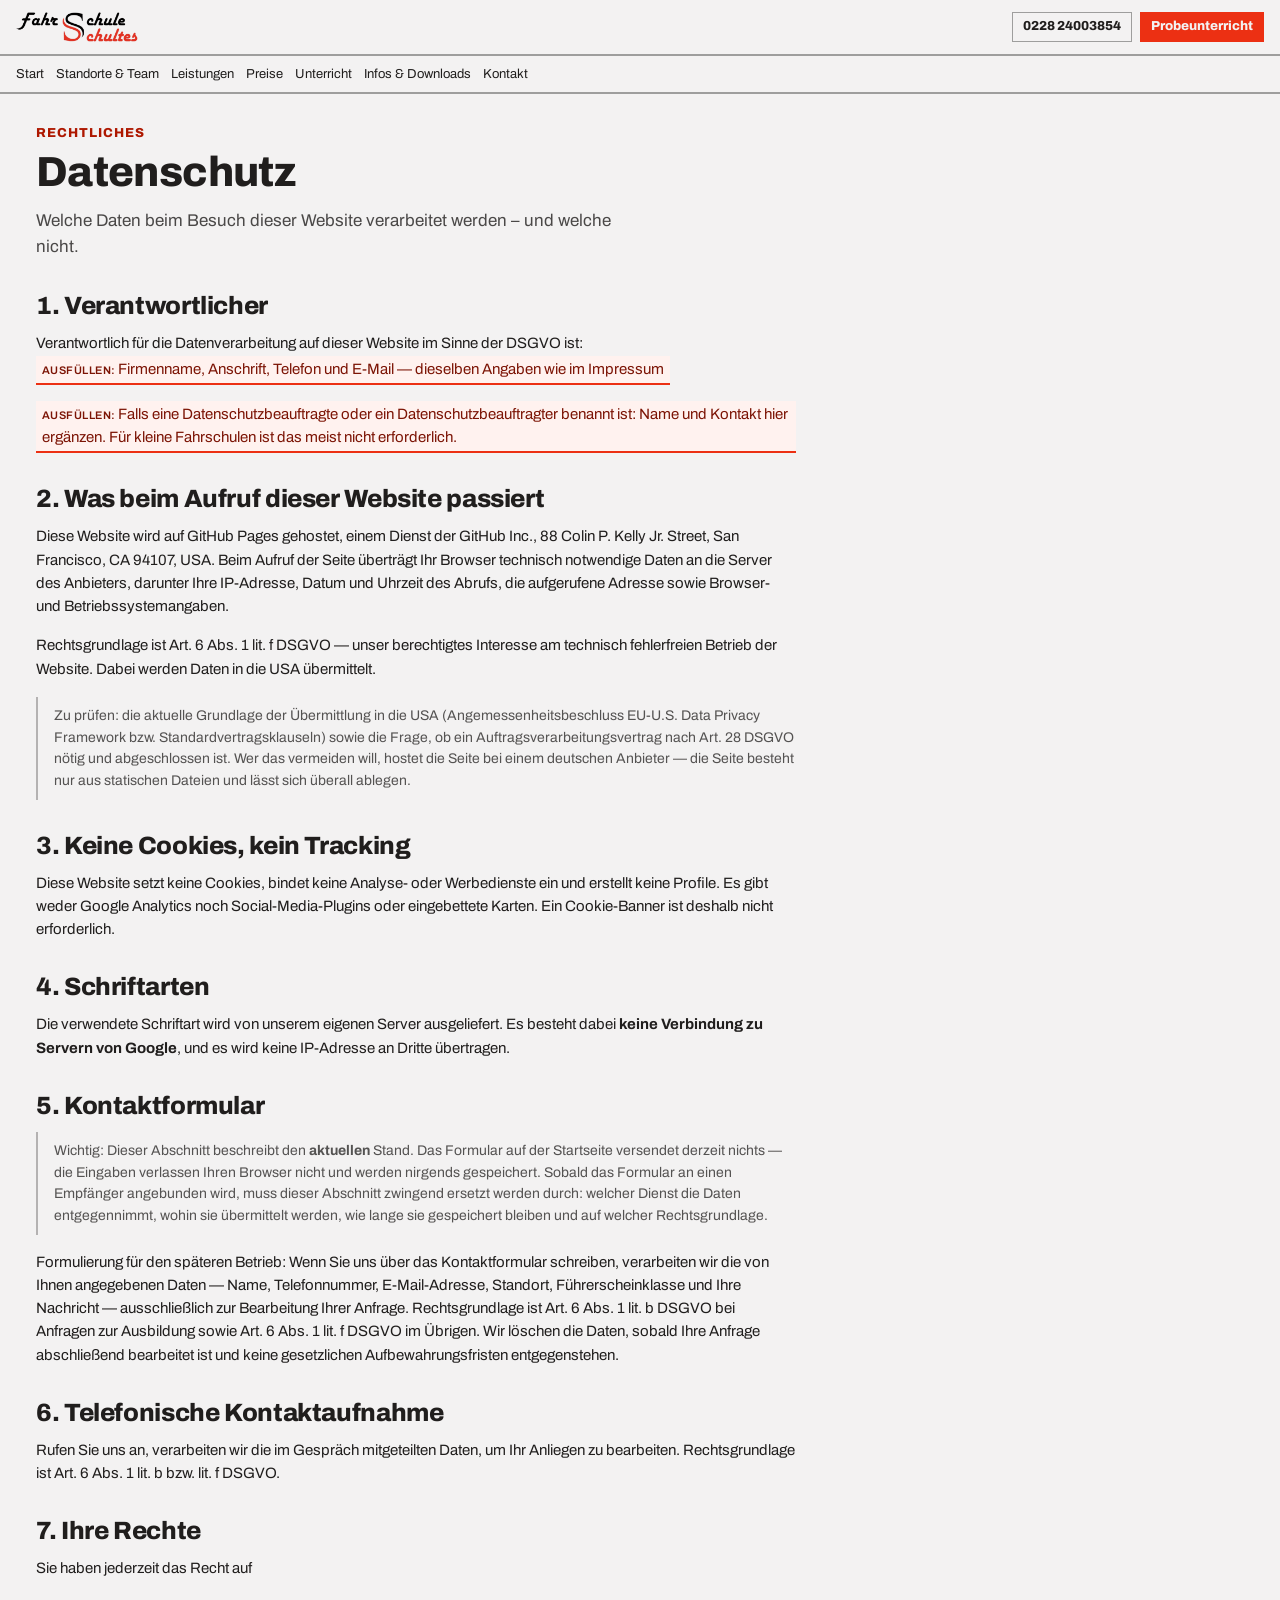
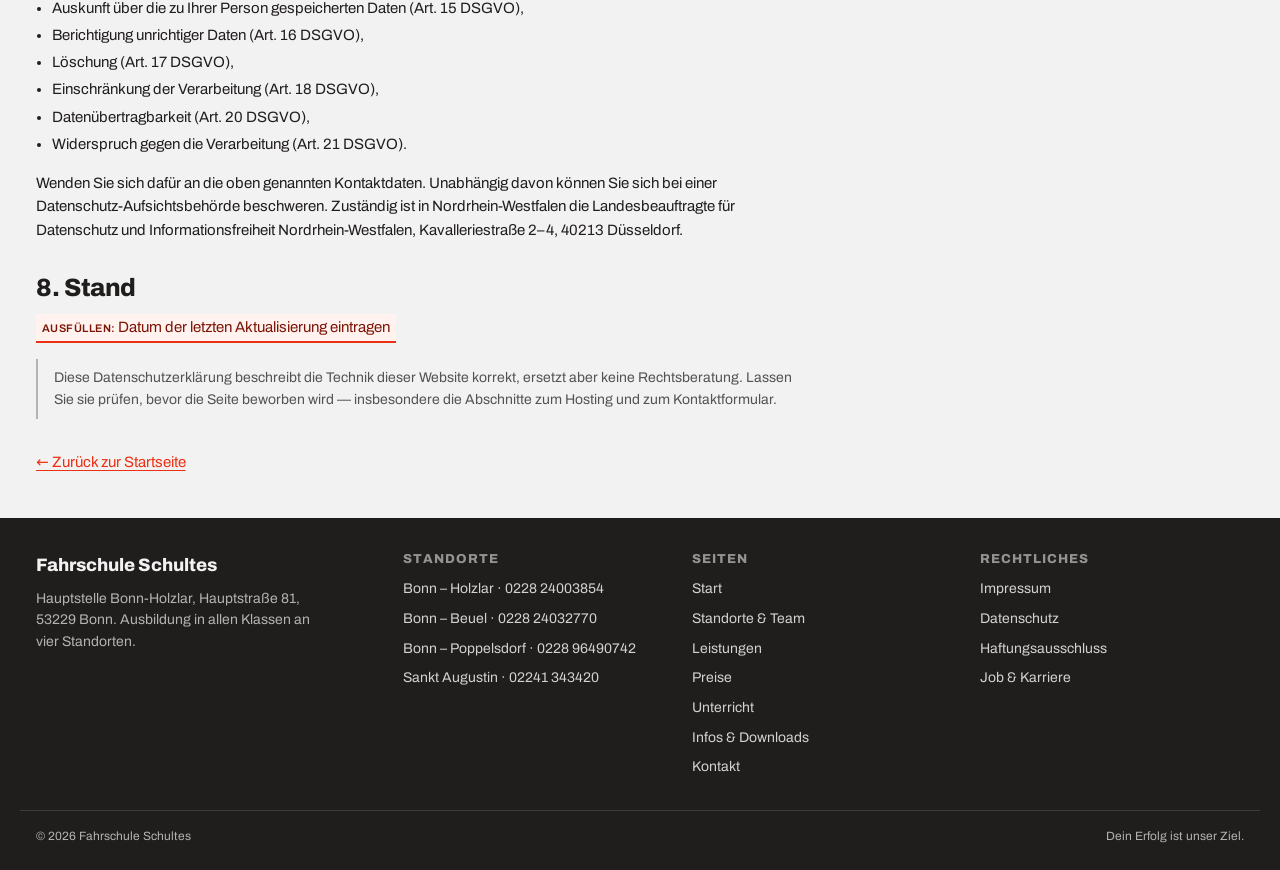
==== datenschutz.html @ 2caa163c "Rechtsseiten, Hero-Foto als <img>, graue Gitterflächen weg, Handy-Korrekturen - Impressum, Datenschu" ====
<!DOCTYPE html>
<html lang="de">
<head>
<meta charset="utf-8">
<meta name="viewport" content="width=device-width, initial-scale=1">
<title>Datenschutz – Fahrschule Schultes</title>
<meta name="description" content="Datenschutzerklärung der Fahrschule Schultes – welche Daten beim Besuch dieser Website verarbeitet werden.">
<meta name="theme-color" content="#f3f2f2">
<link rel="preload" as="font" type="font/woff2" href="assets/fonts/archivo-latin.woff2" crossorigin>
<link rel="stylesheet" href="assets/css/styles.css">
<link rel="icon" href="assets/img/logo.png">
</head>
<body>

<a class="skip-link" href="#inhalt">Zum Inhalt springen</a>

<header class="masthead">
  <a class="masthead-brand" href="index.html" aria-label="Fahrschule Schultes – zur Startseite">
    <img src="assets/img/logo.png" alt="Fahrschule Schultes" width="880" height="216">
  </a>
  <div class="masthead-spacer"></div>
  <div class="masthead-actions">
    <a href="tel:+4922824003854" class="btn btn-secondary btn-sm masthead-phone">0228 24003854</a>
    <a href="index.html#kontakt" class="btn btn-primary btn-sm masthead-cta">Probeunterricht</a>
  </div>
</header>

<div class="subnav">
  <nav class="subnav-links" aria-label="Seitenbereiche">
    <a href="index.html#start">Start</a>
    <a href="index.html#standorte">Standorte &amp; Team</a>
    <a href="index.html#leistungen">Leistungen</a>
    <a href="index.html#preise">Preise</a>
    <a href="index.html#unterricht">Unterricht</a>
    <a href="index.html#infos">Infos &amp; Downloads</a>
    <a href="index.html#kontakt">Kontakt</a>
  </nav>
</div>

<main id="inhalt">
  <section class="section shell">
    <p class="eyebrow kicker">Rechtliches</p>
    <h1 class="section-title" style="margin:0 0 var(--space-3)">Datenschutz</h1>
    <p class="section-lead">Welche Daten beim Besuch dieser Website verarbeitet werden – und welche nicht.</p>
    <div class="prose">
      <h2>1. Verantwortlicher</h2>
      <p>
        Verantwortlich für die Datenverarbeitung auf dieser Website im Sinne der DSGVO ist:<br>
        <span class="fill">Firmenname, Anschrift, Telefon und E-Mail — dieselben Angaben wie im Impressum</span>
      </p>
      <p><span class="fill">Falls eine Datenschutzbeauftragte oder ein Datenschutzbeauftragter benannt ist: Name und Kontakt hier ergänzen. Für kleine Fahrschulen ist das meist nicht erforderlich.</span></p>

      <h2>2. Was beim Aufruf dieser Website passiert</h2>
      <p>
        Diese Website wird auf GitHub Pages gehostet, einem Dienst der GitHub Inc., 88 Colin P. Kelly Jr.
        Street, San Francisco, CA 94107, USA. Beim Aufruf der Seite überträgt Ihr Browser technisch
        notwendige Daten an die Server des Anbieters, darunter Ihre IP-Adresse, Datum und Uhrzeit des
        Abrufs, die aufgerufene Adresse sowie Browser- und Betriebssystemangaben.
      </p>
      <p>
        Rechtsgrundlage ist Art. 6 Abs. 1 lit. f DSGVO — unser berechtigtes Interesse am technisch
        fehlerfreien Betrieb der Website. Dabei werden Daten in die USA übermittelt.
      </p>
      <p class="note">
        Zu prüfen: die aktuelle Grundlage der Übermittlung in die USA (Angemessenheitsbeschluss
        EU-U.S. Data Privacy Framework bzw. Standardvertragsklauseln) sowie die Frage, ob ein
        Auftragsverarbeitungsvertrag nach Art. 28 DSGVO nötig und abgeschlossen ist. Wer das
        vermeiden will, hostet die Seite bei einem deutschen Anbieter — die Seite besteht nur aus
        statischen Dateien und lässt sich überall ablegen.
      </p>

      <h2>3. Keine Cookies, kein Tracking</h2>
      <p>
        Diese Website setzt keine Cookies, bindet keine Analyse- oder Werbedienste ein und erstellt
        keine Profile. Es gibt weder Google Analytics noch Social-Media-Plugins oder eingebettete Karten.
        Ein Cookie-Banner ist deshalb nicht erforderlich.
      </p>

      <h2>4. Schriftarten</h2>
      <p>
        Die verwendete Schriftart wird von unserem eigenen Server ausgeliefert. Es besteht dabei
        <strong>keine Verbindung zu Servern von Google</strong>, und es wird keine IP-Adresse an Dritte übertragen.
      </p>

      <h2>5. Kontaktformular</h2>
      <p class="note">
        Wichtig: Dieser Abschnitt beschreibt den <strong>aktuellen</strong> Stand. Das Formular auf der
        Startseite versendet derzeit nichts — die Eingaben verlassen Ihren Browser nicht und werden
        nirgends gespeichert. Sobald das Formular an einen Empfänger angebunden wird, muss dieser
        Abschnitt zwingend ersetzt werden durch: welcher Dienst die Daten entgegennimmt, wohin sie
        übermittelt werden, wie lange sie gespeichert bleiben und auf welcher Rechtsgrundlage.
      </p>
      <p>
        Formulierung für den späteren Betrieb: Wenn Sie uns über das Kontaktformular schreiben,
        verarbeiten wir die von Ihnen angegebenen Daten — Name, Telefonnummer, E-Mail-Adresse,
        Standort, Führerscheinklasse und Ihre Nachricht — ausschließlich zur Bearbeitung Ihrer Anfrage.
        Rechtsgrundlage ist Art. 6 Abs. 1 lit. b DSGVO bei Anfragen zur Ausbildung sowie
        Art. 6 Abs. 1 lit. f DSGVO im Übrigen. Wir löschen die Daten, sobald Ihre Anfrage abschließend
        bearbeitet ist und keine gesetzlichen Aufbewahrungsfristen entgegenstehen.
      </p>

      <h2>6. Telefonische Kontaktaufnahme</h2>
      <p>
        Rufen Sie uns an, verarbeiten wir die im Gespräch mitgeteilten Daten, um Ihr Anliegen zu
        bearbeiten. Rechtsgrundlage ist Art. 6 Abs. 1 lit. b bzw. lit. f DSGVO.
      </p>

      <h2>7. Ihre Rechte</h2>
      <p>Sie haben jederzeit das Recht auf</p>
      <ul>
        <li>Auskunft über die zu Ihrer Person gespeicherten Daten (Art. 15 DSGVO),</li>
        <li>Berichtigung unrichtiger Daten (Art. 16 DSGVO),</li>
        <li>Löschung (Art. 17 DSGVO),</li>
        <li>Einschränkung der Verarbeitung (Art. 18 DSGVO),</li>
        <li>Datenübertragbarkeit (Art. 20 DSGVO),</li>
        <li>Widerspruch gegen die Verarbeitung (Art. 21 DSGVO).</li>
      </ul>
      <p>
        Wenden Sie sich dafür an die oben genannten Kontaktdaten. Unabhängig davon können Sie sich bei
        einer Datenschutz-Aufsichtsbehörde beschweren. Zuständig ist in Nordrhein-Westfalen die
        Landesbeauftragte für Datenschutz und Informationsfreiheit Nordrhein-Westfalen,
        Kavalleriestraße 2–4, 40213 Düsseldorf.
      </p>

      <h2>8. Stand</h2>
      <p><span class="fill">Datum der letzten Aktualisierung eintragen</span></p>

      <p class="note">
        Diese Datenschutzerklärung beschreibt die Technik dieser Website korrekt, ersetzt aber keine
        Rechtsberatung. Lassen Sie sie prüfen, bevor die Seite beworben wird — insbesondere die
        Abschnitte zum Hosting und zum Kontaktformular.
      </p>
    </div>
    <p style="margin-top:var(--space-8)"><a href="index.html">← Zurück zur Startseite</a></p>
  </section>
</main>

<footer class="footer">
  <div class="shell footer-grid">
    <div>
      <div class="footer-brand">Fahrschule Schultes</div>
      <div class="footer-about">Hauptstelle Bonn-Holzlar, Hauptstraße 81, 53229 Bonn. Ausbildung in allen Klassen an vier Standorten.</div>
    </div>
    <div>
      <h2 class="eyebrow">Standorte</h2>
      <div class="footer-list">
        <a href="tel:+4922824003854">Bonn – Holzlar · 0228 24003854</a>
        <a href="tel:+4922824032770">Bonn – Beuel · 0228 24032770</a>
        <a href="tel:+4922896490742">Bonn – Poppelsdorf · 0228 96490742</a>
        <a href="tel:+492241343420">Sankt Augustin · 02241 343420</a>
      </div>
    </div>
    <div>
      <h2 class="eyebrow">Seiten</h2>
      <div class="footer-list">
        <a href="index.html#start">Start</a>
        <a href="index.html#standorte">Standorte &amp; Team</a>
        <a href="index.html#leistungen">Leistungen</a>
        <a href="index.html#preise">Preise</a>
        <a href="index.html#unterricht">Unterricht</a>
        <a href="index.html#infos">Infos &amp; Downloads</a>
        <a href="index.html#kontakt">Kontakt</a>
      </div>
    </div>
    <div class="footer-legal">
      <h2 class="eyebrow">Rechtliches</h2>
      <div class="footer-list">
        <a href="impressum.html">Impressum</a>
        <span aria-current="page">Datenschutz</span>
        <a href="haftungsausschluss.html">Haftungsausschluss</a>
        <a href="karriere.html">Job &amp; Karriere</a>
      </div>
    </div>
  </div>
  <div class="shell footer-bar">
    <span>© 2026 Fahrschule Schultes</span>
    <span>Dein Erfolg ist unser Ziel.</span>
  </div>
</footer>

<script src="assets/js/main.js" defer></script>
</body>
</html>
---- assets/css/styles.css ----
/* ============================================================================
   Fahrschule Schultes — stylesheet
   Built on the "Modernist" design system (see project/_ds/ in this repo):
   flat, architectural, all Archivo, zero corner radius, strong 2px rules,
   a single red accent, photography in pure black and white.

   Tokens are copied verbatim from the design system. The font is served from
   this site, not from Google.
   ========================================================================= */

/* ── Archivo, self-hosted ─────────────────────────────────────────────────
   Served from this site rather than fonts.googleapis.com: a request to Google
   would transmit every visitor's IP address to a third party, which needs
   consent under the GDPR. Variable font — one file covers 400 to 800.
   ────────────────────────────────────────────────────────────────────── */
@font-face {
  font-family: 'Archivo';
  font-style: normal;
  font-weight: 400 800;
  font-stretch: 100%;
  font-display: swap;
  src: url('../fonts/archivo-latin.woff2') format('woff2');
  unicode-range: U+0000-00FF, U+0131, U+0152-0153, U+02BB-02BC, U+02C6, U+02DA, U+02DC, U+0304, U+0308, U+0329, U+2000-206F, U+20AC, U+2122, U+2191, U+2193, U+2212, U+2215, U+FEFF, U+FFFD;
}
@font-face {
  font-family: 'Archivo';
  font-style: normal;
  font-weight: 400 800;
  font-stretch: 100%;
  font-display: swap;
  src: url('../fonts/archivo-latin-ext.woff2') format('woff2');
  unicode-range: U+0100-02BA, U+02BD-02C5, U+02C7-02CC, U+02CE-02D7, U+02DD-02FF, U+0304, U+0308, U+0329, U+1D00-1DBF, U+1E00-1E9F, U+1EF2-1EFF, U+2020, U+20A0-20AB, U+20AD-20C0, U+2113, U+2C60-2C7F, U+A720-A7FF;
}

/* ── Tokens ───────────────────────────────────────────────────────────── */
:root {
  --color-bg: #f3f2f2;
  --color-surface: #eae9e9;
  --color-text: #201e1d;
  --color-accent: #ec3013;
  --color-accent-2: #e15b47;
  --color-divider: color-mix(in srgb, #201e1d 40%, transparent);

  /* Tonal ramps — generated in OKLCH on one shared lightness scale, so the
     same step of any role matches the others in visual value. */
  --color-neutral-100: #f8f4f4;
  --color-neutral-200: #eae7e7;
  --color-neutral-300: #d7d3d3;
  --color-neutral-400: #bab6b6;
  --color-neutral-500: #9b9797;
  --color-neutral-600: #7d7979;
  --color-neutral-700: #605d5d;
  --color-neutral-800: #444141;
  --color-neutral-900: #2d2b2b;

  --color-accent-100: #fff2ef;
  --color-accent-200: #ffe0d9;
  --color-accent-300: #ffc4b8;
  --color-accent-400: #ff9783;
  --color-accent-500: #ff563c;
  --color-accent-600: #dd2b0f;
  --color-accent-700: #ae1800;
  --color-accent-800: #7c1405;
  --color-accent-900: #4d170e;

  --font-heading: "Archivo", system-ui, sans-serif;
  --font-heading-weight: 800;
  --font-body: "Archivo", system-ui, sans-serif;

  --space-1: 4px;
  --space-2: 8px;
  --space-3: 12px;
  --space-4: 16px;
  --space-6: 24px;
  --space-8: 32px;

  --radius-sm: 0px;
  --radius-md: 0px;
  --radius-lg: 0px;

  --shadow-sm: 0 1px 2px color-mix(in srgb, #2d2b2b 14%, transparent);
  --shadow-md: 0 3px 10px color-mix(in srgb, #2d2b2b 16%, transparent);
  --shadow-lg: 0 12px 32px color-mix(in srgb, #2d2b2b 22%, transparent);

  /* Site-level measures */
  --shell: 1240px;          /* content column of every section          */
  --cell-line: 2px;         /* the grid line that separates cells       */
  --header-h: 56px;         /* fixed height of the sticky brand bar     */
  --subnav-h: 38px;         /* measured at runtime by main.js           */
  --stick: 94px;            /* header + subnav, for anchor scrolling    */
}

/* ── Base ─────────────────────────────────────────────────────────────── */
*, *::before, *::after { box-sizing: border-box; }

/* `hidden` has to win over the layout classes below — the class filter, the
   form and its success state all toggle it. */
[hidden] { display: none !important; }

html { scroll-behavior: smooth; }
@media (prefers-reduced-motion: reduce) { html { scroll-behavior: auto; } }

body {
  margin: 0;
  background: var(--color-bg);
  color: var(--color-text);
  font-family: var(--font-body);
  font-size: 15px;
  line-height: 1.55;
  font-weight: 400;
  overflow-wrap: break-word;
  -webkit-font-smoothing: antialiased;
}

h1, h2, h3, h4, h5, h6 {
  font-family: var(--font-heading);
  font-weight: var(--font-heading-weight);
  line-height: 1.12;
  letter-spacing: -0.015em;
  margin: 0 0 var(--space-2);
}
h1 { font-size: 42px; }
h2 { font-size: 32px; }
h3 { font-size: 25px; }
h4 { font-size: 20px; }
h5 { font-size: 16px; }
h6 { font-size: 13px; letter-spacing: 0.08em; text-transform: uppercase; }

p { margin: 0 0 var(--space-3); }
a { color: var(--color-accent); text-underline-offset: 3px; }
img { display: block; max-width: 100%; }
figure { margin: 0; }

.text-muted { color: color-mix(in srgb, var(--color-text) 55%, transparent); }
:focus { outline: none; }
:focus-visible { outline: 2px solid var(--color-accent); outline-offset: 2px; }
::selection { background: color-mix(in srgb, var(--color-accent) 30%, transparent); }

/* Photographs print in pure black and white — never tinted. */
.grayscale { filter: grayscale(1) contrast(1.08); }

.visually-hidden {
  position: absolute; width: 1px; height: 1px; margin: -1px;
  padding: 0; overflow: hidden; clip: rect(0 0 0 0); white-space: nowrap; border: 0;
}

/* Jump link for keyboard users — parks above the sticky bars until focused. */
.skip-link {
  position: fixed; top: var(--space-2); left: var(--space-2); z-index: 100;
  padding: var(--space-2) var(--space-3);
  background: var(--color-accent); color: var(--color-bg);
  font-family: var(--font-heading); font-weight: var(--font-heading-weight);
  font-size: 13px; text-decoration: none;
  transform: translateY(-200%);
}
.skip-link:focus-visible { transform: none; outline-offset: -4px; }

/* ── Rules ────────────────────────────────────────────────────────────── */
.hr { height: 2px; border: 0; margin: var(--space-4) 0; background: var(--color-divider); }

/* The full-bleed 2px rule that separates major sections. */
.rule {
  height: 2px; border: 0; margin: var(--space-8) 0 0;
  background: var(--color-divider);
}

/* ── Buttons ──────────────────────────────────────────────────────────── */
.btn {
  display: inline-flex; align-items: center; justify-content: center; gap: 6px;
  cursor: pointer; text-decoration: none;
  font-family: var(--font-heading); font-weight: var(--font-heading-weight);
  font-size: 14px; line-height: 1.2; color: var(--color-text);
  background: transparent; border: 1px solid transparent;
  padding: var(--space-2) calc(var(--space-3) * 1.2);
  border-radius: var(--radius-md);
}
.btn:disabled { opacity: 0.45; cursor: not-allowed; }
.btn-primary { background: var(--color-accent); color: var(--color-bg); }
.btn-primary:hover { background: var(--color-accent-600); }
.btn-primary:active { background: var(--color-accent-700); }
.btn-secondary { border-color: var(--color-divider); }
.btn-secondary:hover { background: color-mix(in srgb, var(--color-text) 7%, transparent); }
.btn-secondary:active { background: color-mix(in srgb, var(--color-text) 14%, transparent); }
.btn-ghost { color: var(--color-accent); padding-inline: var(--space-1); }
.btn-ghost:hover { background: color-mix(in srgb, var(--color-accent) 10%, transparent); }
.btn-ghost:active { background: color-mix(in srgb, var(--color-accent) 18%, transparent); }
/* A button wider than its label starts the text at the left padding edge. */
.btn-block { width: 100%; margin-top: var(--space-2); justify-content: flex-start; text-align: left; }
.btn-lg { font-size: 16px; padding: var(--space-3) var(--space-6); }
span.btn { cursor: default; }
.btn-sm { font-size: 13px; padding: 6px 10px; white-space: nowrap; }

/* Secondary button sitting on an ink-dark panel. */
.on-dark .btn-secondary,
.btn-secondary.on-dark {
  border-color: color-mix(in srgb, var(--color-bg) 40%, transparent);
  color: var(--color-bg);
}
.on-dark .btn-secondary:hover,
.btn-secondary.on-dark:hover { background: color-mix(in srgb, var(--color-bg) 12%, transparent); }

/* ── Tags ─────────────────────────────────────────────────────────────── */
.tag {
  display: inline-flex; align-items: center; font-size: 11px;
  letter-spacing: 0.02em; padding: 3px 10px;
  border-radius: calc(var(--radius-md) * 0.75);
}
.tag-accent { background: var(--color-accent-100); color: var(--color-accent-800); }
.tag-neutral { background: var(--color-neutral-100); color: var(--color-neutral-800); }
.tag-outline { border: 1px solid var(--color-accent); color: var(--color-accent); }

/* ── Form fields ──────────────────────────────────────────────────────── */
.field > label {
  display: block; font-size: 12px; margin-bottom: 5px;
  color: color-mix(in srgb, var(--color-text) 70%, transparent);
}
.input {
  width: 100%; min-height: 36px; padding: 6px 10px; font: inherit;
  font-size: 14px; color: var(--color-text); caret-color: var(--color-accent);
  background: var(--color-surface);
  border: 1px solid var(--color-divider); border-radius: var(--radius-md);
}
.input:hover { border-color: color-mix(in srgb, var(--color-text) 45%, transparent); }
.input:focus-visible { border-color: var(--color-accent); outline-offset: 0; }
textarea.input { min-height: 90px; resize: vertical; }
select.input { appearance: none; padding-right: 28px; cursor: pointer;
  background-image: linear-gradient(45deg, transparent 50%, var(--color-text) 50%),
                    linear-gradient(135deg, var(--color-text) 50%, transparent 50%);
  background-size: 5px 5px, 5px 5px;
  background-position: calc(100% - 14px) 50%, calc(100% - 9px) 50%;
  background-repeat: no-repeat;
}
.check {
  display: inline-flex; align-items: center; gap: 8px;
  cursor: pointer; font-size: 14px;
}
.check input { accent-color: var(--color-accent); width: 15px; height: 15px; flex: none; }
input[type="range"] { accent-color: var(--color-accent); width: 100%; }

/* ── Cards ────────────────────────────────────────────────────────────── */
.card {
  display: flex; flex-direction: column; gap: var(--space-2);
  padding: var(--space-3); border-radius: var(--radius-md);
  background: var(--color-surface);
}
.card-title {
  font-family: var(--font-heading); font-weight: var(--font-heading-weight);
  font-size: 17px; line-height: 1.2;
}
.card-body { margin: 0; font-size: 13px; opacity: 0.8; flex: 1; }
.elev-sm { box-shadow: var(--shadow-sm); }
.elev-md { box-shadow: var(--shadow-md); }

/* ── Layout ───────────────────────────────────────────────────────────── */
.shell { max-width: var(--shell); margin: 0 auto; padding-inline: var(--space-4); }

.section { padding-top: var(--space-8); }
.section:last-of-type { padding-bottom: var(--space-8); }
.section[id] { scroll-margin-top: var(--stick); }

/* A section heading carries the h1 type size the design draws it at, while the
   hero keeps the document's only h1. */
.section-title { font-size: 42px; }

/* The design's small-caps label. It carries h6 typography without claiming a
   heading level — most of these sit above a heading rather than start a
   section of their own. */
.eyebrow {
  font-family: var(--font-heading); font-weight: var(--font-heading-weight);
  font-size: 13px; line-height: 1.12; letter-spacing: 0.08em;
  text-transform: uppercase; margin: 0 0 var(--space-2);
}
/* A cell heading, drawn at the h4 size the design uses. */
.cell-title { font-size: 20px; }

.section-lead {
  font-size: 17px; opacity: 0.8; max-width: 620px; margin: 0 0 var(--space-8);
}
.kicker { color: var(--color-accent-700); }

/* Section head: title block left, controls flush right, both baseline-aligned. */
.section-head {
  display: flex; justify-content: space-between; align-items: flex-end;
  gap: var(--space-6); flex-wrap: wrap; margin-bottom: var(--space-6);
}
.section-head h2, .section-head h3 { margin: 0; }

/* The modular grid: cells separated by a visible 2px line, framed by the same. */
.cells {
  display: grid;
  gap: var(--cell-line);
  padding: var(--cell-line);
  grid-template-columns: repeat(var(--cols, 1), minmax(0, 1fr));
}
.cells > * {
  background: var(--color-bg);
  outline: var(--cell-line) solid var(--color-divider);
}
.cells.auto { grid-template-columns: repeat(auto-fill, minmax(232px, 1fr)); }
/* Cards keep the surface fill inside the grid; only the class cards sit on the
   page ground, as drawn. */
.cells > .card { border-radius: 0; background: var(--color-surface); }
.cells > .card.class-card { background: var(--color-bg); }
.cols-2 { --cols: 2; }
.cols-3 { --cols: 3; }
.cols-4 { --cols: 4; }
.cols-5 { --cols: 5; }

/* ── Sticky brand bar ─────────────────────────────────────────────────── */
.masthead {
  display: flex; align-items: center; gap: var(--space-4);
  padding: var(--space-3) var(--space-4);
  border-bottom: 2px solid var(--color-divider);
  position: sticky; top: 0; z-index: 50;
  background: var(--color-bg);
  height: var(--header-h);
  white-space: nowrap;
}
.masthead-brand { display: flex; align-items: center; flex: none; text-decoration: none; color: inherit; }
.masthead-brand img { height: 30px; width: auto; }
.masthead-spacer { flex: 1; }
.masthead-actions { display: flex; align-items: center; gap: var(--space-2); flex: none; }

/* ── Section nav ──────────────────────────────────────────────────────── */
.subnav {
  display: flex; align-items: center; gap: var(--space-4);
  padding: var(--space-2) var(--space-4);
  border-bottom: 2px solid var(--color-divider);
  flex-wrap: wrap;
  position: sticky; top: var(--header-h); z-index: 49;
  background: var(--color-bg);
}
.subnav-links { display: flex; gap: var(--space-3); flex-wrap: wrap; }
.subnav-links a {
  color: inherit; text-decoration: none;
  font-size: 13px; white-space: nowrap; font-weight: 400;
}
.subnav-links a:hover { color: var(--color-accent); }
.subnav-links a[aria-current="true"] { color: var(--color-accent); font-weight: 600; }

/* ── Hero ─────────────────────────────────────────────────────────────────
   The photograph runs full-bleed behind the hero. The ground colour is laid
   over it as a scrim so the ink type, the red accent and the 2px rules keep
   working unchanged — the photo sits behind the design, it doesn't replace it.

   The photograph runs in colour at the client's request — the one exception to
   the system's black-and-white rule for imagery. hero.jpg holds the same frame
   in black and white if it ever needs to fall back in line.
   ────────────────────────────────────────────────────────────────────── */
.hero { padding-top: 0; padding-bottom: var(--space-8); }
/* The photograph's band. It reaches from under the nav to just below the
   buttons — the `hr` and the stats row sit outside it on plain ground, so no
   small type ever lands on the photo. */
.hero-top {
  position: relative; isolation: isolate;
  padding-block: var(--space-8);
}
.hero-media { position: absolute; inset: 0; z-index: -1; overflow: hidden; }
/* A real element rather than a CSS background: it loads with the HTML, carries
   its own alt text, and shows something even if this stylesheet ever fails. */
.hero-photo {
  position: absolute; inset: 0;
  width: 100%; height: 100%;
  object-fit: cover; object-position: 72% 32%;
}
/* The scrim: solid behind the type, then out of the way — the right third is
   left almost untouched so the colour carries. */
.hero-media::after {
  content: ""; position: absolute; inset: 0;
  background: linear-gradient(
    100deg,
    color-mix(in srgb, var(--color-bg) 96%, transparent) 0%,
    color-mix(in srgb, var(--color-bg) 93%, transparent) 44%,
    color-mix(in srgb, var(--color-bg) 46%, transparent) 68%,
    color-mix(in srgb, var(--color-bg) 6%, transparent) 100%
  );
}
.hero-inner { position: relative; }

.hero-title {
  font-size: clamp(38px, 7.4vw, 68px);
  max-width: 820px;
  margin: 0 0 var(--space-4);
}
.hero-lead {
  font-size: 19px; max-width: 560px; opacity: 0.85; margin: 0 0 var(--space-6);
}
.hero-actions {
  display: flex; gap: var(--space-3); flex-wrap: wrap; margin-bottom: var(--space-6);
}

.stats { display: grid; grid-template-columns: repeat(4, minmax(0, 1fr)); }
.stats > div {
  padding: var(--space-4) var(--space-4) var(--space-6) 0;
  border-right: 2px solid var(--color-divider);
}
.stats-value {
  font-family: var(--font-heading); font-weight: var(--font-heading-weight);
  font-size: 30px;
}
.stats-label { font-size: 13px; opacity: 0.65; margin-top: 4px; }

/* ── Segmented filter ─────────────────────────────────────────────────── */
.seg {
  display: inline-flex; overflow: hidden;
  border: 1px solid var(--color-divider); border-radius: var(--radius-md);
}
.seg button {
  display: inline-flex; align-items: center; gap: 6px;
  padding: 5px 9px; font: inherit; font-size: 11px; line-height: 1.55;
  color: inherit; background: transparent; border: 0; cursor: pointer;
}
.seg button:hover { background: color-mix(in srgb, var(--color-text) 7%, transparent); }
.seg button[aria-pressed="true"] { background: var(--color-accent); color: var(--color-bg); }
.seg button:focus-visible { outline-offset: -2px; }

/* ── Class cards ──────────────────────────────────────────────────────── */
.class-card-head {
  display: flex; align-items: baseline; justify-content: space-between; gap: 10px;
}
.class-code { font-size: 24px; }
.class-title { font-weight: 600; font-size: 15px; }
.class-card[hidden] { display: none; }

.filter-empty { padding: var(--space-6) var(--space-4); font-size: 14px; opacity: 0.7; }

/* ── Steps ────────────────────────────────────────────────────────────── */
.step { padding: var(--space-6) var(--space-4); }
.step-no {
  font-family: var(--font-heading); font-weight: var(--font-heading-weight);
  font-size: 14px; color: var(--color-accent-700); margin-bottom: var(--space-3);
}
.step .cell-title { margin-bottom: var(--space-2); }
.step p { font-size: 15px; opacity: 0.8; margin: 0; }

/* ── Photo slots (marked placeholders until real photography lands) ───── */
.photo-slot {
  background: var(--color-surface);
  display: flex; align-items: flex-end;
  padding: var(--space-3);
}
.photo-slot span { font-size: 11px; opacity: 0.55; font-family: var(--font-heading); }
.photo-slot.h-180 { height: 180px; }
.photo-slot.h-200 { height: 200px; }
.photo-slot.portrait { aspect-ratio: 3 / 4; }

/* ── Locations ────────────────────────────────────────────────────────── */
.location-body { padding: var(--space-6); }
.location-head {
  display: flex; align-items: baseline; gap: 10px; flex-wrap: wrap;
  margin-bottom: var(--space-2);
}
.location-head h3 { margin: 0; }
.location-address { font-size: 15px; opacity: 0.8; }
.location-actions {
  display: flex; gap: var(--space-2); margin-top: var(--space-4); flex-wrap: wrap;
}
.team-grid { display: grid; grid-template-columns: repeat(4, minmax(0, 1fr)); gap: var(--space-3); }

/* Compact location card — city, street, theory time, phone. */
.location-mini .card-title { font-size: 16px; }
.location-mini-street { font-size: 13px; opacity: 0.7; }
.location-mini-foot {
  display: flex; justify-content: space-between; gap: var(--space-2);
  font-size: 13px; margin-top: auto;
}
.location-mini-phone { color: var(--color-accent-700); font-weight: 600; }

/* ── Poster (the one place red runs as a field) ───────────────────────── */
.poster {
  margin-top: var(--space-8);
  background: var(--color-accent); color: var(--color-bg);
}
.poster > .shell { padding-block: var(--space-8); }
.poster h2 { margin: 0 0 var(--space-6); }
.poster-grid { display: grid; grid-template-columns: repeat(3, minmax(0, 1fr)); gap: var(--space-6); }
.poster-item {
  border-top: 2px solid color-mix(in srgb, var(--color-bg) 50%, transparent);
  padding-top: var(--space-3);
}
.poster-item .cell-title { margin-bottom: 4px; }
.poster-item p { font-size: 14px; opacity: 0.9; margin: 0; }

/* ── Ink panels ───────────────────────────────────────────────────────── */
.panel-dark { background: var(--color-text); color: var(--color-bg); }
.callout {
  margin-top: var(--space-8); padding: var(--space-8);
  display: grid; grid-template-columns: 1fr 1fr; gap: var(--space-8);
  align-items: center;
}
.callout h2 { margin: 0 0 var(--space-3); }
.callout p { font-size: 16px; opacity: 0.75; margin: 0; }
.callout-actions { display: flex; gap: var(--space-3); flex-wrap: wrap; }

/* ── Prices ───────────────────────────────────────────────────────────── */
.price-grid { grid-template-columns: 1.1fr 0.9fr; }
.price-panel { padding: var(--space-6); }
.price-panel h3 { margin: 0 0 2px; }
.price-note { font-size: 13px; opacity: 0.6; margin-bottom: var(--space-4); }
.price-row {
  display: flex; justify-content: space-between; gap: 16px;
  padding: 9px 0; font-size: 15px;
}
.price-row > span:last-child { white-space: nowrap; }
.price-groups { margin-top: var(--space-4); }
.price-group { padding: var(--space-3) var(--space-4); }
.price-group-title { font-weight: 600; font-size: 15px; }
.price-group-desc { font-size: 14px; opacity: 0.75; }

/* ── Price calculator ─────────────────────────────────────────────────── */
.calc { padding: var(--space-6); }
.calc h3 { margin: 0 0 4px; }
.calc-intro { font-size: 14px; opacity: 0.65; margin: 0 0 var(--space-4); }
.calc-readout { display: flex; justify-content: space-between; align-items: baseline; gap: var(--space-4); }
.calc-readout label { font-size: 14px; opacity: 0.8; }
.calc-count {
  font-family: var(--font-heading); font-weight: var(--font-heading-weight);
  font-size: 22px;
}
.calc-scale { display: flex; justify-content: space-between; font-size: 11px; opacity: 0.6; }
.calc .check { margin: var(--space-3) 0 var(--space-4); }
.calc-rows { margin-top: var(--space-2); }
.calc-row {
  display: flex; justify-content: space-between; gap: 16px;
  padding: 8px 0; font-size: 14px;
  border-bottom: 1px solid color-mix(in srgb, var(--color-bg) 20%, transparent);
}
.calc-row > span:first-child { opacity: 0.8; }
.calc-row > span:last-child { white-space: nowrap; }
.calc-total {
  display: flex; justify-content: space-between; align-items: baseline; gap: 16px;
  padding-top: var(--space-4);
}
.calc-total-label { font-size: 15px; opacity: 0.8; }
.calc-total-value {
  font-family: var(--font-heading); font-weight: var(--font-heading-weight);
  font-size: 32px; color: var(--color-accent-400);
}
.calc-fineprint { font-size: 12px; opacity: 0.55; margin: var(--space-3) 0 0; }

/* ── Theory week ──────────────────────────────────────────────────────── */
.week-day { padding: var(--space-4); min-height: 220px; }
.week-day .eyebrow { color: var(--color-accent-700); margin-bottom: var(--space-3); }
.week-day .cell-title { margin-bottom: var(--space-2); }
.week-day p { font-size: 13px; opacity: 0.75; margin: 0 0 var(--space-4); }
.week-time { font-size: 13px; font-weight: 600; }
.week-place { font-size: 12px; opacity: 0.6; }

.split { display: grid; gap: var(--space-8); }
.split-9-11 { grid-template-columns: 0.9fr 1.1fr; }
.split-even { grid-template-columns: 1fr 1fr; }
.split-contact { grid-template-columns: 1.05fr 0.95fr; gap: var(--space-6); }

.notice {
  border-radius: 0; flex-direction: row; justify-content: space-between;
  align-items: center; gap: var(--space-6); flex-wrap: wrap; padding: var(--space-6);
}
.notice h3 { margin-bottom: 4px; }
.notice p { font-size: 15px; opacity: 0.8; margin: 0; }

/* ── FAQ ──────────────────────────────────────────────────────────────── */
.faq { max-width: 900px; }
.faq-item { border-bottom: 2px solid var(--color-divider); }
.faq-item > summary {
  cursor: pointer; display: flex; justify-content: space-between; gap: 20px;
  align-items: center; padding: var(--space-4) 0;
  font-family: var(--font-heading); font-weight: var(--font-heading-weight);
  font-size: 18px; list-style: none;
}
.faq-item > summary::-webkit-details-marker { display: none; }
.faq-item > summary:hover { color: var(--color-accent); }
.faq-item > summary:focus-visible { outline-offset: -2px; }
.faq-icon {
  font-family: var(--font-heading); font-size: 20px; color: var(--color-accent-700);
  display: inline-block; flex: none; transition: transform 120ms ease-out;
}
.faq-item[open] > summary > .faq-icon { transform: rotate(45deg); }
.faq-answer {
  font-size: 15px; opacity: 0.8;
  padding: 0 40px var(--space-4) 0; max-width: 760px; margin: 0;
}
@media (prefers-reduced-motion: reduce) { .faq-icon { transition: none; } }

/* ── Contact ──────────────────────────────────────────────────────────── */
.contact-card { border-radius: 0; padding: var(--space-6); }
.contact-form { display: grid; gap: var(--space-4); }
.form-pair { display: grid; grid-template-columns: 1fr 1fr; gap: var(--space-3); }
.consent { align-items: flex-start; font-size: 13px; opacity: 0.8; }
.consent input { margin-top: 2px; }
.form-thanks { padding: var(--space-8) 0; }
.form-thanks h2 { color: var(--color-accent-700); }
.form-thanks p { font-size: 16px; opacity: 0.8; margin: 0; }
.form-error { font-size: 13px; color: var(--color-accent-700); }

.contact-aside { display: grid; gap: var(--space-3); align-content: start; }
.contact-location {
  border-radius: 0; flex-direction: row; justify-content: space-between;
  align-items: center; gap: var(--space-3);
}
.contact-location .card-title { font-size: 16px; }
.contact-location-address { font-size: 13px; opacity: 0.7; }

/* ── Running text (legal pages, career page) ──────────────────────────── */
.prose { max-width: 760px; }
.prose h2 { font-size: 25px; margin: var(--space-8) 0 var(--space-3); }
.prose h2:first-child { margin-top: 0; }
.prose h3 { font-size: 18px; margin: var(--space-6) 0 var(--space-2); }
.prose p { margin: 0 0 var(--space-4); }
.prose ul { margin: 0 0 var(--space-4); padding-left: var(--space-4); }
.prose li { margin-bottom: var(--space-1); }
.prose .cells { max-width: none; }

/* A gap only the operator can fill. Deliberately loud — it must not survive
   into the published page unnoticed. */
.fill {
  display: inline-block;
  background: var(--color-accent-100);
  color: var(--color-accent-800);
  border-bottom: 2px solid var(--color-accent);
  padding: 2px 6px;
}
.fill::before { content: "AUSFÜLLEN: "; font-weight: 600; letter-spacing: 0.04em; font-size: 11px; }

/* An instruction to whoever maintains the page, not a statement to the reader. */
.note {
  border-left: 2px solid var(--color-divider);
  padding: var(--space-2) 0 var(--space-2) var(--space-4);
  font-size: 14px; opacity: 0.75;
}

/* ── Footer ───────────────────────────────────────────────────────────── */
.footer {
  background: var(--color-text); color: var(--color-bg);
  border-top: 2px solid var(--color-divider);
}
.footer-grid {
  padding-block: var(--space-8);
  display: grid; grid-template-columns: 1.3fr 1fr 1fr 1fr; gap: var(--space-6);
}
.footer-brand {
  font-family: var(--font-heading); font-weight: var(--font-heading-weight);
  font-size: 18px; margin-bottom: var(--space-2);
}
.footer-about { font-size: 14px; opacity: 0.7; max-width: 280px; }
.footer .eyebrow { opacity: 0.55; margin-bottom: var(--space-3); }
.footer-list { display: grid; gap: var(--space-2); font-size: 14px; }
.footer-list a, .footer-list span { color: var(--color-bg); opacity: 0.85; text-decoration: none; }
.footer-list a:hover { opacity: 1; text-decoration: underline; }
.footer-bar {
  border-top: 1px solid color-mix(in srgb, var(--color-bg) 20%, transparent);
  padding-top: var(--space-4); padding-bottom: var(--space-6);
  display: flex; justify-content: space-between; gap: 20px;
  font-size: 12px; flex-wrap: wrap; opacity: 0.7;
}
.footer :focus-visible { outline-color: var(--color-accent-400); }

/* ── Narrower viewports ───────────────────────────────────────────────────
   The design is drawn for the desktop grid; below it the cells fold down in
   the same order and the rules stay 2px — never softened into hairlines.
   ────────────────────────────────────────────────────────────────────── */
@media (max-width: 1080px) {
  .footer-grid { grid-template-columns: 1.3fr 1fr 1fr; }
  .footer-legal { grid-column: 2 / -1; }
}

@media (max-width: 980px) {
  .cells.cols-5, .cells.cols-4, .cells.cols-3 { --cols: 2; }
  .price-grid, .split-9-11, .split-even, .split-contact { grid-template-columns: 1fr; }
  .poster-grid { grid-template-columns: repeat(2, minmax(0, 1fr)); }
  .callout { grid-template-columns: 1fr; gap: var(--space-6); }
  .stats { grid-template-columns: repeat(2, minmax(0, 1fr)); }
  .stats > div:nth-child(2n) { border-right: 0; }
  /* Type spans more of the width here, so the scrim closes up accordingly. */
  .hero-photo { object-position: 76% 30%; }
  .hero-media::after {
    background: linear-gradient(
      100deg,
      color-mix(in srgb, var(--color-bg) 96%, transparent) 0%,
      color-mix(in srgb, var(--color-bg) 94%, transparent) 56%,
      color-mix(in srgb, var(--color-bg) 58%, transparent) 100%
    );
  }
  .team-grid { grid-template-columns: repeat(2, minmax(0, 1fr)); }
  .split { gap: var(--space-6); }
}

@media (max-width: 720px) {
  h1, .section-title { font-size: 34px; }
  h2 { font-size: 27px; }
  h3 { font-size: 22px; }
  .hero-lead { font-size: 17px; }
  /* A section heading carries the h1 type size the design draws it at, while the
   hero keeps the document's only h1. */
.section-title { font-size: 42px; }

/* The design's small-caps label. It carries h6 typography without claiming a
   heading level — most of these sit above a heading rather than start a
   section of their own. */
.eyebrow {
  font-family: var(--font-heading); font-weight: var(--font-heading-weight);
  font-size: 13px; line-height: 1.12; letter-spacing: 0.08em;
  text-transform: uppercase; margin: 0 0 var(--space-2);
}
/* A cell heading, drawn at the h4 size the design uses. */
.cell-title { font-size: 20px; }

.section-lead { font-size: 16px; }
  .cells,
  .cells.cols-2, .cells.cols-3, .cells.cols-4, .cells.cols-5 { --cols: 1; }
  .cells.auto { grid-template-columns: minmax(0, 1fr); }
  .poster-grid { grid-template-columns: minmax(0, 1fr); }
  .footer-grid { grid-template-columns: 1fr 1fr; }
  .footer-legal { grid-column: auto; }
  .form-pair { grid-template-columns: 1fr; }
  .week-day { min-height: 0; }
  /* Below this the type spans the full width, so the photograph steps out from
     behind it into a full-bleed band of its own — placed first, so it is still
     the first thing on screen. */
  .hero { padding-bottom: 0; }
  .hero-top {
    display: flex; flex-direction: column;
    padding-top: 0; padding-bottom: 0;
  }
  .hero-media {
    position: relative; inset: auto; z-index: 0; order: 0;
    height: 240px; margin-bottom: var(--space-6);
  }
  .hero-photo { object-position: 68% 30%; }
  .hero-media::after { background: none; }
  .hero-inner { order: 1; }
  .callout, .poster > .shell { padding-inline: var(--space-4); }
  .callout { padding: var(--space-6) var(--space-4); }
  .contact-location { flex-direction: column; align-items: flex-start; }
  .faq-item > summary { font-size: 16px; }
  .faq-answer { padding-right: 0; }
}

@media (max-width: 560px) {
  .masthead { gap: var(--space-2); }
  .masthead-brand img { height: 24px; }
  .stats { grid-template-columns: minmax(0, 1fr); }
  .stats > div { border-right: 0; border-bottom: 2px solid var(--color-divider); padding-bottom: var(--space-4); }
  .stats > div:last-child { border-bottom: 0; }
  .team-grid { grid-template-columns: minmax(0, 1fr); }
  .footer-grid { grid-template-columns: 1fr; }
  .notice { flex-direction: column; align-items: flex-start; }
  .btn-lg { font-size: 15px; padding: var(--space-3) var(--space-4); }
  .hero-actions .btn { flex: 1 1 auto; }
}

/* On a phone, calling is the most valuable action on the page, so the number
   stays in the sticky bar and everything else gives way instead: first the
   spacing tightens, then the CTA drops — it is still in the nav row right below
   and as the hero's primary button. */
@media (max-width: 460px) {
  .seg { flex-wrap: wrap; }
  .masthead-brand img { height: 20px; }
  .masthead .btn-sm { font-size: 12px; padding: 6px 8px; }
}
@media (max-width: 360px) {
  .masthead-cta { display: none; }
}
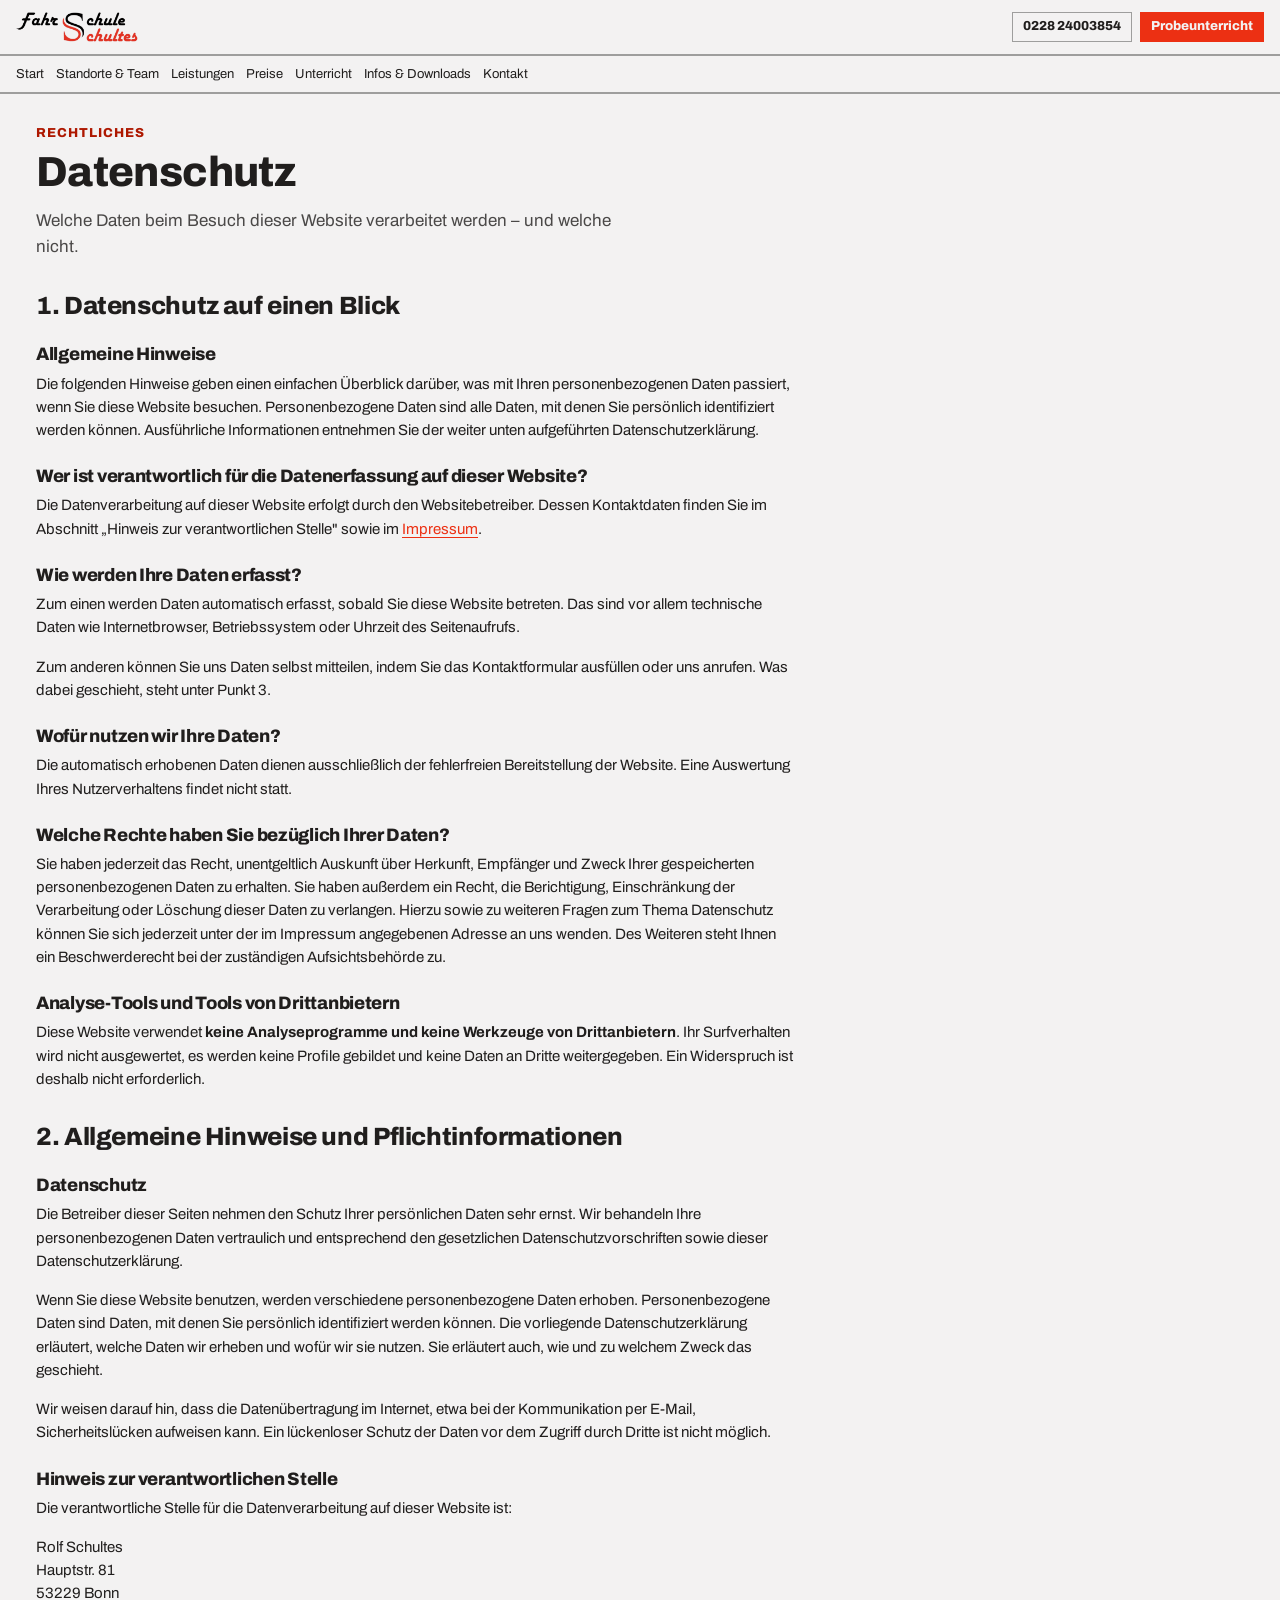
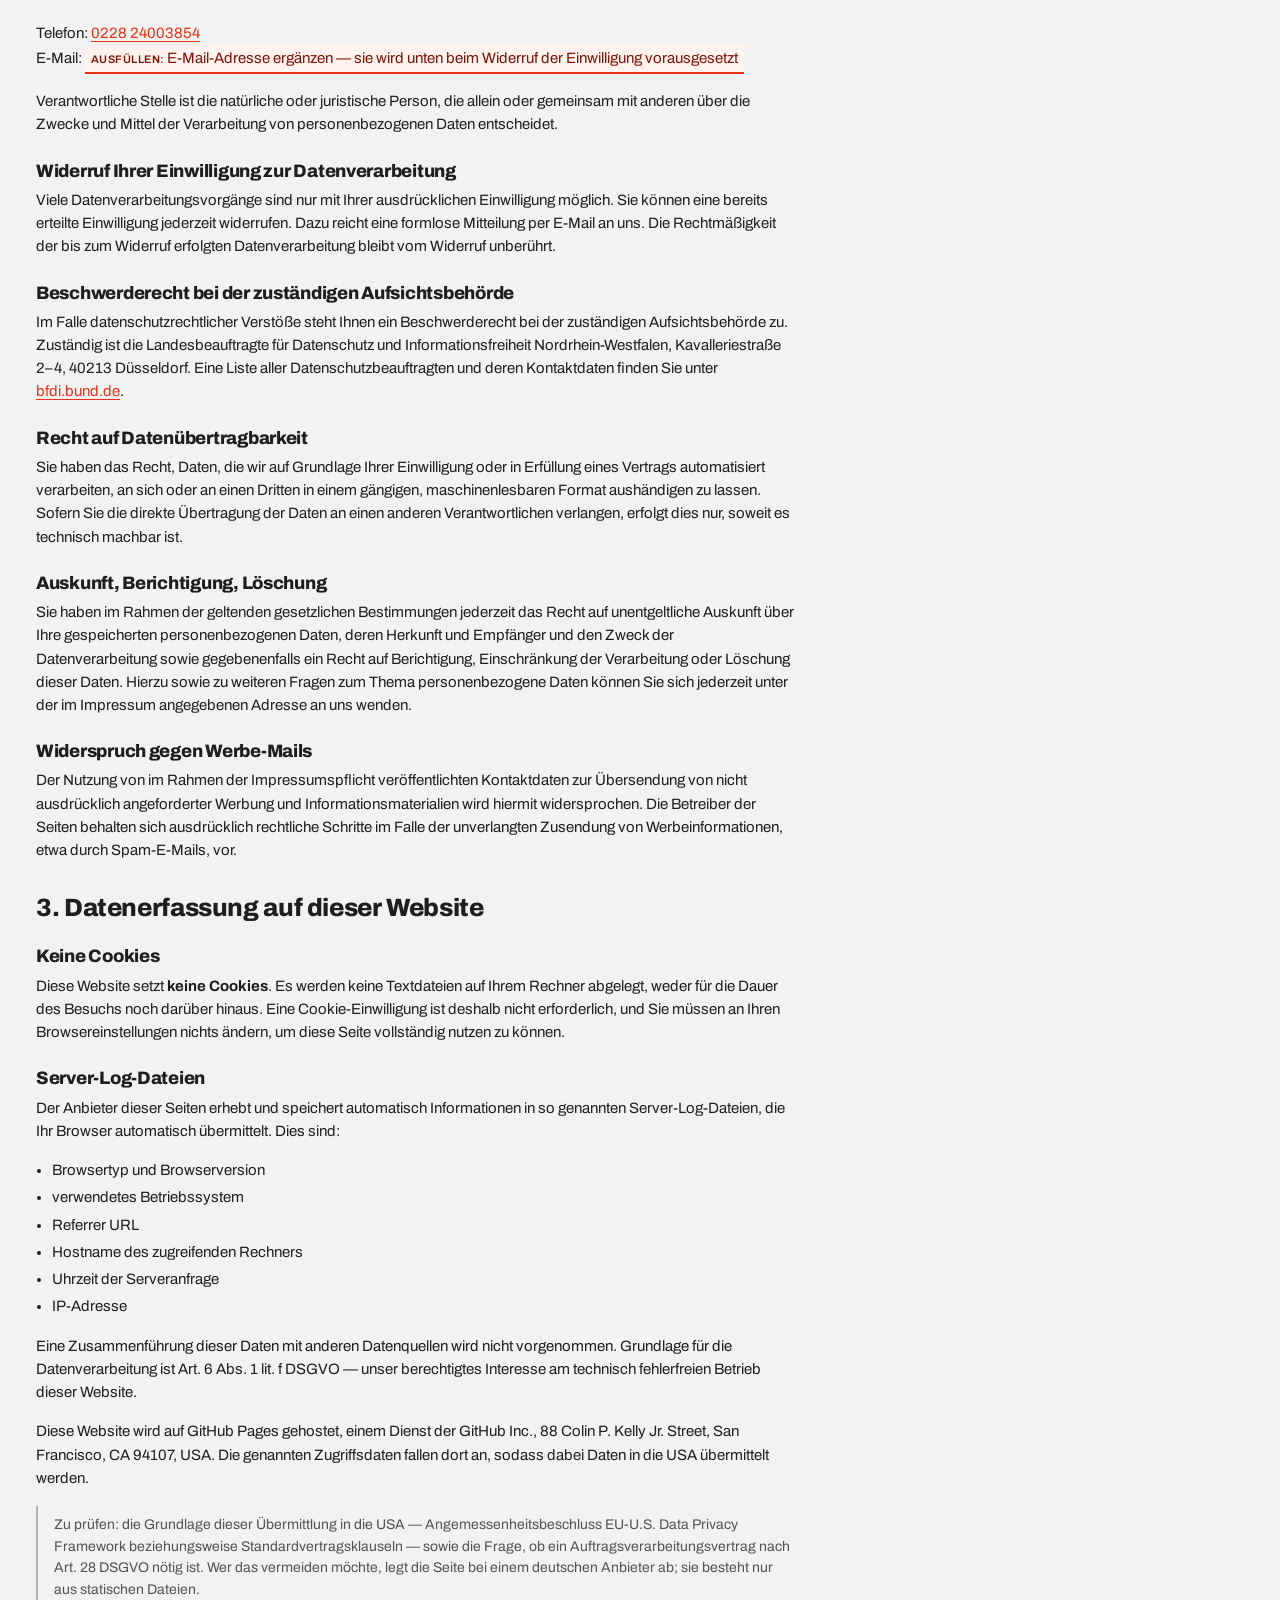
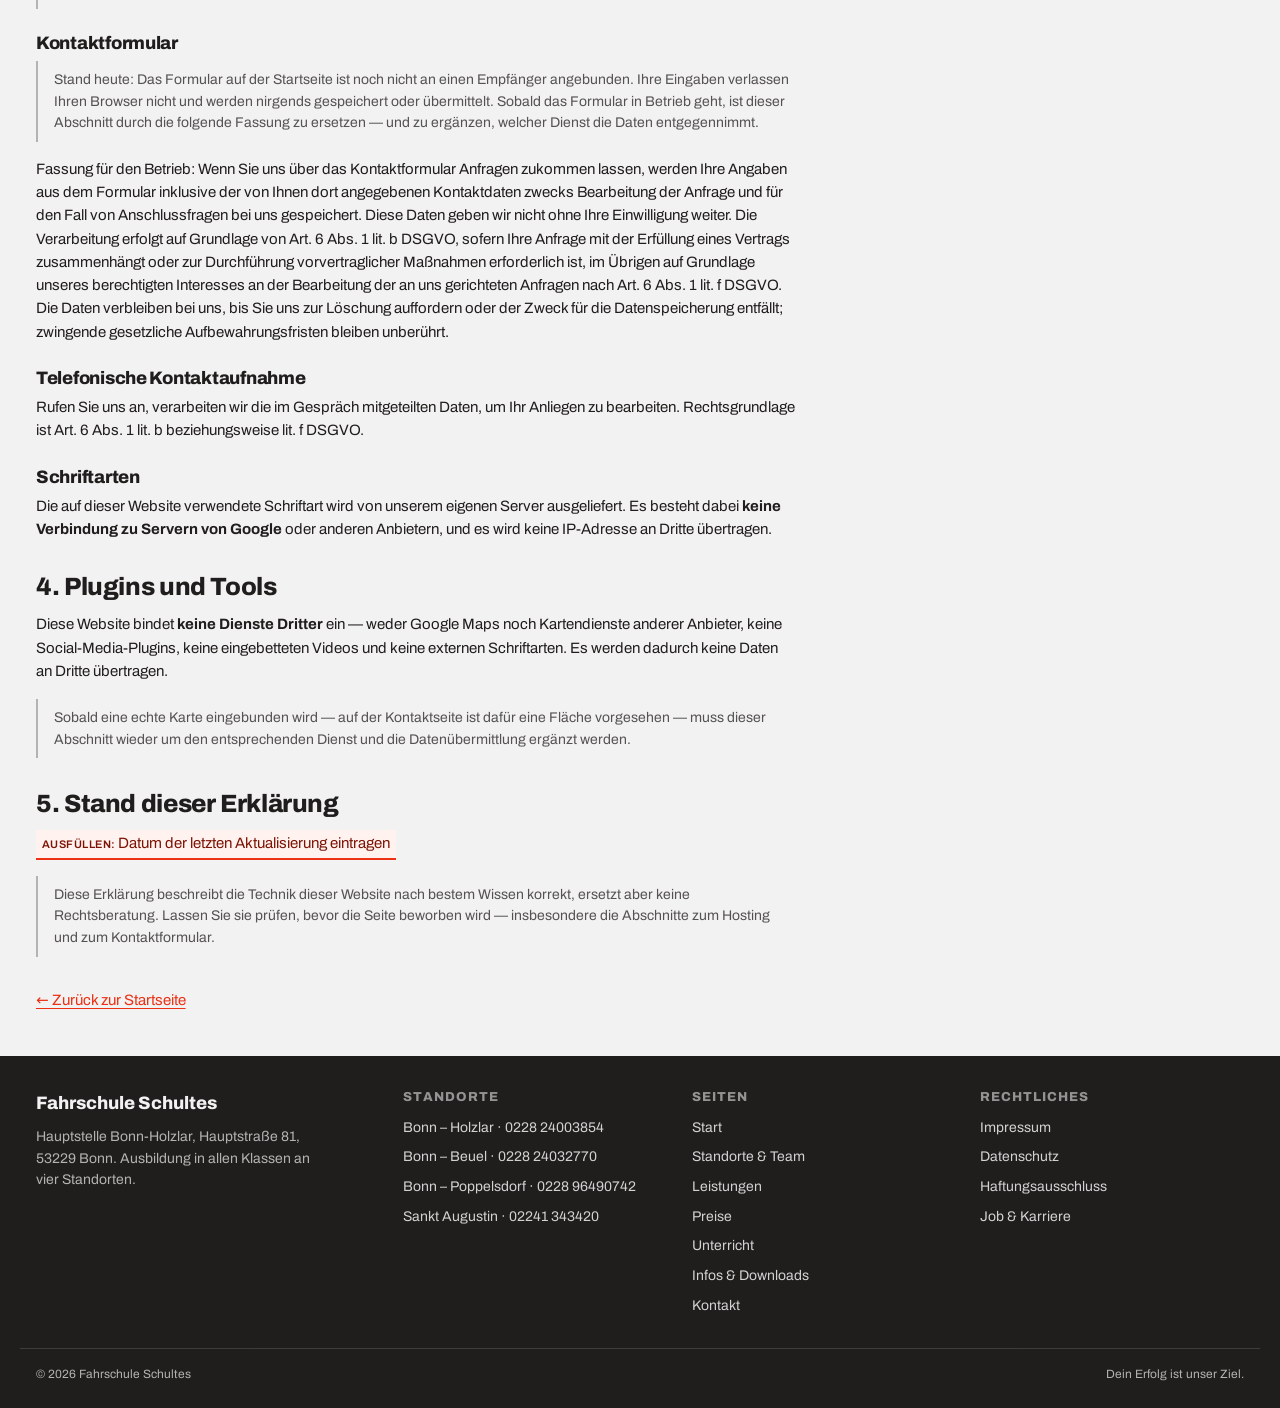
==== commit 73fa3888: "Datenschutzerklärung nach Vorlage der Fahrschule, vier Abschnitte korrigiert Übernimmt die vorhanden" ====
--- a/datenschutz.html
+++ b/datenschutz.html
@@ -43,92 +43,233 @@
     <h1 class="section-title" style="margin:0 0 var(--space-3)">Datenschutz</h1>
     <p class="section-lead">Welche Daten beim Besuch dieser Website verarbeitet werden – und welche nicht.</p>
     <div class="prose">
-      <h2>1. Verantwortlicher</h2>
-      <p>
-        Verantwortlich für die Datenverarbeitung auf dieser Website im Sinne der DSGVO ist:<br>
-        <span class="fill">Firmenname, Anschrift, Telefon und E-Mail — dieselben Angaben wie im Impressum</span>
-      </p>
-      <p><span class="fill">Falls eine Datenschutzbeauftragte oder ein Datenschutzbeauftragter benannt ist: Name und Kontakt hier ergänzen. Für kleine Fahrschulen ist das meist nicht erforderlich.</span></p>
-
-      <h2>2. Was beim Aufruf dieser Website passiert</h2>
-      <p>
-        Diese Website wird auf GitHub Pages gehostet, einem Dienst der GitHub Inc., 88 Colin P. Kelly Jr.
-        Street, San Francisco, CA 94107, USA. Beim Aufruf der Seite überträgt Ihr Browser technisch
-        notwendige Daten an die Server des Anbieters, darunter Ihre IP-Adresse, Datum und Uhrzeit des
-        Abrufs, die aufgerufene Adresse sowie Browser- und Betriebssystemangaben.
-      </p>
-      <p>
-        Rechtsgrundlage ist Art. 6 Abs. 1 lit. f DSGVO — unser berechtigtes Interesse am technisch
-        fehlerfreien Betrieb der Website. Dabei werden Daten in die USA übermittelt.
+      <h2>1. Datenschutz auf einen Blick</h2>
+
+      <h3>Allgemeine Hinweise</h3>
+      <p>
+        Die folgenden Hinweise geben einen einfachen Überblick darüber, was mit Ihren
+        personenbezogenen Daten passiert, wenn Sie diese Website besuchen. Personenbezogene Daten
+        sind alle Daten, mit denen Sie persönlich identifiziert werden können. Ausführliche
+        Informationen entnehmen Sie der weiter unten aufgeführten Datenschutzerklärung.
+      </p>
+
+      <h3>Wer ist verantwortlich für die Datenerfassung auf dieser Website?</h3>
+      <p>
+        Die Datenverarbeitung auf dieser Website erfolgt durch den Websitebetreiber. Dessen
+        Kontaktdaten finden Sie im Abschnitt „Hinweis zur verantwortlichen Stelle" sowie im
+        <a href="impressum.html">Impressum</a>.
+      </p>
+
+      <h3>Wie werden Ihre Daten erfasst?</h3>
+      <p>
+        Zum einen werden Daten automatisch erfasst, sobald Sie diese Website betreten. Das sind vor
+        allem technische Daten wie Internetbrowser, Betriebssystem oder Uhrzeit des Seitenaufrufs.
+      </p>
+      <p>
+        Zum anderen können Sie uns Daten selbst mitteilen, indem Sie das Kontaktformular ausfüllen
+        oder uns anrufen. Was dabei geschieht, steht unter Punkt 3.
+      </p>
+
+      <h3>Wofür nutzen wir Ihre Daten?</h3>
+      <p>
+        Die automatisch erhobenen Daten dienen ausschließlich der fehlerfreien Bereitstellung der
+        Website. Eine Auswertung Ihres Nutzerverhaltens findet nicht statt.
+      </p>
+
+      <h3>Welche Rechte haben Sie bezüglich Ihrer Daten?</h3>
+      <p>
+        Sie haben jederzeit das Recht, unentgeltlich Auskunft über Herkunft, Empfänger und Zweck
+        Ihrer gespeicherten personenbezogenen Daten zu erhalten. Sie haben außerdem ein Recht, die
+        Berichtigung, Einschränkung der Verarbeitung oder Löschung dieser Daten zu verlangen. Hierzu
+        sowie zu weiteren Fragen zum Thema Datenschutz können Sie sich jederzeit unter der im
+        Impressum angegebenen Adresse an uns wenden. Des Weiteren steht Ihnen ein Beschwerderecht
+        bei der zuständigen Aufsichtsbehörde zu.
+      </p>
+
+      <h3>Analyse-Tools und Tools von Drittanbietern</h3>
+      <p>
+        Diese Website verwendet <strong>keine Analyseprogramme und keine Werkzeuge von
+        Drittanbietern</strong>. Ihr Surfverhalten wird nicht ausgewertet, es werden keine Profile
+        gebildet und keine Daten an Dritte weitergegeben. Ein Widerspruch ist deshalb nicht
+        erforderlich.
+      </p>
+
+      <h2>2. Allgemeine Hinweise und Pflichtinformationen</h2>
+
+      <h3>Datenschutz</h3>
+      <p>
+        Die Betreiber dieser Seiten nehmen den Schutz Ihrer persönlichen Daten sehr ernst. Wir
+        behandeln Ihre personenbezogenen Daten vertraulich und entsprechend den gesetzlichen
+        Datenschutzvorschriften sowie dieser Datenschutzerklärung.
+      </p>
+      <p>
+        Wenn Sie diese Website benutzen, werden verschiedene personenbezogene Daten erhoben.
+        Personenbezogene Daten sind Daten, mit denen Sie persönlich identifiziert werden können. Die
+        vorliegende Datenschutzerklärung erläutert, welche Daten wir erheben und wofür wir sie
+        nutzen. Sie erläutert auch, wie und zu welchem Zweck das geschieht.
+      </p>
+      <p>
+        Wir weisen darauf hin, dass die Datenübertragung im Internet, etwa bei der Kommunikation per
+        E-Mail, Sicherheitslücken aufweisen kann. Ein lückenloser Schutz der Daten vor dem Zugriff
+        durch Dritte ist nicht möglich.
+      </p>
+
+      <h3>Hinweis zur verantwortlichen Stelle</h3>
+      <p>
+        Die verantwortliche Stelle für die Datenverarbeitung auf dieser Website ist:
+      </p>
+      <p>
+        Rolf Schultes<br>
+        Hauptstr. 81<br>
+        53229 Bonn
+      </p>
+      <p>
+        Telefon: <a href="tel:+4922824003854">0228 24003854</a><br>
+        E-Mail: <span class="fill">E-Mail-Adresse ergänzen — sie wird unten beim Widerruf der Einwilligung vorausgesetzt</span>
+      </p>
+      <p>
+        Verantwortliche Stelle ist die natürliche oder juristische Person, die allein oder gemeinsam
+        mit anderen über die Zwecke und Mittel der Verarbeitung von personenbezogenen Daten
+        entscheidet.
+      </p>
+
+      <h3>Widerruf Ihrer Einwilligung zur Datenverarbeitung</h3>
+      <p>
+        Viele Datenverarbeitungsvorgänge sind nur mit Ihrer ausdrücklichen Einwilligung möglich. Sie
+        können eine bereits erteilte Einwilligung jederzeit widerrufen. Dazu reicht eine formlose
+        Mitteilung per E-Mail an uns. Die Rechtmäßigkeit der bis zum Widerruf erfolgten
+        Datenverarbeitung bleibt vom Widerruf unberührt.
+      </p>
+
+      <h3>Beschwerderecht bei der zuständigen Aufsichtsbehörde</h3>
+      <p>
+        Im Falle datenschutzrechtlicher Verstöße steht Ihnen ein Beschwerderecht bei der zuständigen
+        Aufsichtsbehörde zu. Zuständig ist die Landesbeauftragte für Datenschutz und
+        Informationsfreiheit Nordrhein-Westfalen, Kavalleriestraße 2–4, 40213 Düsseldorf. Eine Liste
+        aller Datenschutzbeauftragten und deren Kontaktdaten finden Sie unter
+        <a href="https://www.bfdi.bund.de/DE/Infothek/Anschriften_Links/anschriften_links-node.html" rel="noopener">bfdi.bund.de</a>.
+      </p>
+
+      <h3>Recht auf Datenübertragbarkeit</h3>
+      <p>
+        Sie haben das Recht, Daten, die wir auf Grundlage Ihrer Einwilligung oder in Erfüllung eines
+        Vertrags automatisiert verarbeiten, an sich oder an einen Dritten in einem gängigen,
+        maschinenlesbaren Format aushändigen zu lassen. Sofern Sie die direkte Übertragung der Daten
+        an einen anderen Verantwortlichen verlangen, erfolgt dies nur, soweit es technisch machbar
+        ist.
+      </p>
+
+      <h3>Auskunft, Berichtigung, Löschung</h3>
+      <p>
+        Sie haben im Rahmen der geltenden gesetzlichen Bestimmungen jederzeit das Recht auf
+        unentgeltliche Auskunft über Ihre gespeicherten personenbezogenen Daten, deren Herkunft und
+        Empfänger und den Zweck der Datenverarbeitung sowie gegebenenfalls ein Recht auf
+        Berichtigung, Einschränkung der Verarbeitung oder Löschung dieser Daten. Hierzu sowie zu
+        weiteren Fragen zum Thema personenbezogene Daten können Sie sich jederzeit unter der im
+        Impressum angegebenen Adresse an uns wenden.
+      </p>
+
+      <h3>Widerspruch gegen Werbe-Mails</h3>
+      <p>
+        Der Nutzung von im Rahmen der Impressumspflicht veröffentlichten Kontaktdaten zur
+        Übersendung von nicht ausdrücklich angeforderter Werbung und Informationsmaterialien wird
+        hiermit widersprochen. Die Betreiber der Seiten behalten sich ausdrücklich rechtliche
+        Schritte im Falle der unverlangten Zusendung von Werbeinformationen, etwa durch Spam-E-Mails,
+        vor.
+      </p>
+
+      <h2>3. Datenerfassung auf dieser Website</h2>
+
+      <h3>Keine Cookies</h3>
+      <p>
+        Diese Website setzt <strong>keine Cookies</strong>. Es werden keine Textdateien auf Ihrem
+        Rechner abgelegt, weder für die Dauer des Besuchs noch darüber hinaus. Eine
+        Cookie-Einwilligung ist deshalb nicht erforderlich, und Sie müssen an Ihren
+        Browsereinstellungen nichts ändern, um diese Seite vollständig nutzen zu können.
+      </p>
+
+      <h3>Server-Log-Dateien</h3>
+      <p>
+        Der Anbieter dieser Seiten erhebt und speichert automatisch Informationen in so genannten
+        Server-Log-Dateien, die Ihr Browser automatisch übermittelt. Dies sind:
+      </p>
+      <ul>
+        <li>Browsertyp und Browserversion</li>
+        <li>verwendetes Betriebssystem</li>
+        <li>Referrer URL</li>
+        <li>Hostname des zugreifenden Rechners</li>
+        <li>Uhrzeit der Serveranfrage</li>
+        <li>IP-Adresse</li>
+      </ul>
+      <p>
+        Eine Zusammenführung dieser Daten mit anderen Datenquellen wird nicht vorgenommen. Grundlage
+        für die Datenverarbeitung ist Art. 6 Abs. 1 lit. f DSGVO — unser berechtigtes Interesse am
+        technisch fehlerfreien Betrieb dieser Website.
+      </p>
+      <p>
+        Diese Website wird auf GitHub Pages gehostet, einem Dienst der GitHub Inc., 88 Colin P. Kelly
+        Jr. Street, San Francisco, CA 94107, USA. Die genannten Zugriffsdaten fallen dort an, sodass
+        dabei Daten in die USA übermittelt werden.
       </p>
       <p class="note">
-        Zu prüfen: die aktuelle Grundlage der Übermittlung in die USA (Angemessenheitsbeschluss
-        EU-U.S. Data Privacy Framework bzw. Standardvertragsklauseln) sowie die Frage, ob ein
-        Auftragsverarbeitungsvertrag nach Art. 28 DSGVO nötig und abgeschlossen ist. Wer das
-        vermeiden will, hostet die Seite bei einem deutschen Anbieter — die Seite besteht nur aus
-        statischen Dateien und lässt sich überall ablegen.
-      </p>
-
-      <h2>3. Keine Cookies, kein Tracking</h2>
-      <p>
-        Diese Website setzt keine Cookies, bindet keine Analyse- oder Werbedienste ein und erstellt
-        keine Profile. Es gibt weder Google Analytics noch Social-Media-Plugins oder eingebettete Karten.
-        Ein Cookie-Banner ist deshalb nicht erforderlich.
-      </p>
-
-      <h2>4. Schriftarten</h2>
-      <p>
-        Die verwendete Schriftart wird von unserem eigenen Server ausgeliefert. Es besteht dabei
-        <strong>keine Verbindung zu Servern von Google</strong>, und es wird keine IP-Adresse an Dritte übertragen.
-      </p>
-
-      <h2>5. Kontaktformular</h2>
+        Zu prüfen: die Grundlage dieser Übermittlung in die USA — Angemessenheitsbeschluss
+        EU-U.S. Data Privacy Framework beziehungsweise Standardvertragsklauseln — sowie die Frage,
+        ob ein Auftragsverarbeitungsvertrag nach Art. 28 DSGVO nötig ist. Wer das vermeiden möchte,
+        legt die Seite bei einem deutschen Anbieter ab; sie besteht nur aus statischen Dateien.
+      </p>
+
+      <h3>Kontaktformular</h3>
       <p class="note">
-        Wichtig: Dieser Abschnitt beschreibt den <strong>aktuellen</strong> Stand. Das Formular auf der
-        Startseite versendet derzeit nichts — die Eingaben verlassen Ihren Browser nicht und werden
-        nirgends gespeichert. Sobald das Formular an einen Empfänger angebunden wird, muss dieser
-        Abschnitt zwingend ersetzt werden durch: welcher Dienst die Daten entgegennimmt, wohin sie
-        übermittelt werden, wie lange sie gespeichert bleiben und auf welcher Rechtsgrundlage.
-      </p>
-      <p>
-        Formulierung für den späteren Betrieb: Wenn Sie uns über das Kontaktformular schreiben,
-        verarbeiten wir die von Ihnen angegebenen Daten — Name, Telefonnummer, E-Mail-Adresse,
-        Standort, Führerscheinklasse und Ihre Nachricht — ausschließlich zur Bearbeitung Ihrer Anfrage.
-        Rechtsgrundlage ist Art. 6 Abs. 1 lit. b DSGVO bei Anfragen zur Ausbildung sowie
-        Art. 6 Abs. 1 lit. f DSGVO im Übrigen. Wir löschen die Daten, sobald Ihre Anfrage abschließend
-        bearbeitet ist und keine gesetzlichen Aufbewahrungsfristen entgegenstehen.
-      </p>
-
-      <h2>6. Telefonische Kontaktaufnahme</h2>
+        Stand heute: Das Formular auf der Startseite ist noch nicht an einen Empfänger angebunden.
+        Ihre Eingaben verlassen Ihren Browser nicht und werden nirgends gespeichert oder übermittelt.
+        Sobald das Formular in Betrieb geht, ist dieser Abschnitt durch die folgende Fassung zu
+        ersetzen — und zu ergänzen, welcher Dienst die Daten entgegennimmt.
+      </p>
+      <p>
+        Fassung für den Betrieb: Wenn Sie uns über das Kontaktformular Anfragen zukommen lassen,
+        werden Ihre Angaben aus dem Formular inklusive der von Ihnen dort angegebenen Kontaktdaten
+        zwecks Bearbeitung der Anfrage und für den Fall von Anschlussfragen bei uns gespeichert.
+        Diese Daten geben wir nicht ohne Ihre Einwilligung weiter. Die Verarbeitung erfolgt auf
+        Grundlage von Art. 6 Abs. 1 lit. b DSGVO, sofern Ihre Anfrage mit der Erfüllung eines
+        Vertrags zusammenhängt oder zur Durchführung vorvertraglicher Maßnahmen erforderlich ist, im
+        Übrigen auf Grundlage unseres berechtigten Interesses an der Bearbeitung der an uns
+        gerichteten Anfragen nach Art. 6 Abs. 1 lit. f DSGVO. Die Daten verbleiben bei uns, bis Sie
+        uns zur Löschung auffordern oder der Zweck für die Datenspeicherung entfällt; zwingende
+        gesetzliche Aufbewahrungsfristen bleiben unberührt.
+      </p>
+
+      <h3>Telefonische Kontaktaufnahme</h3>
       <p>
         Rufen Sie uns an, verarbeiten wir die im Gespräch mitgeteilten Daten, um Ihr Anliegen zu
-        bearbeiten. Rechtsgrundlage ist Art. 6 Abs. 1 lit. b bzw. lit. f DSGVO.
-      </p>
-
-      <h2>7. Ihre Rechte</h2>
-      <p>Sie haben jederzeit das Recht auf</p>
-      <ul>
-        <li>Auskunft über die zu Ihrer Person gespeicherten Daten (Art. 15 DSGVO),</li>
-        <li>Berichtigung unrichtiger Daten (Art. 16 DSGVO),</li>
-        <li>Löschung (Art. 17 DSGVO),</li>
-        <li>Einschränkung der Verarbeitung (Art. 18 DSGVO),</li>
-        <li>Datenübertragbarkeit (Art. 20 DSGVO),</li>
-        <li>Widerspruch gegen die Verarbeitung (Art. 21 DSGVO).</li>
-      </ul>
-      <p>
-        Wenden Sie sich dafür an die oben genannten Kontaktdaten. Unabhängig davon können Sie sich bei
-        einer Datenschutz-Aufsichtsbehörde beschweren. Zuständig ist in Nordrhein-Westfalen die
-        Landesbeauftragte für Datenschutz und Informationsfreiheit Nordrhein-Westfalen,
-        Kavalleriestraße 2–4, 40213 Düsseldorf.
-      </p>
-
-      <h2>8. Stand</h2>
+        bearbeiten. Rechtsgrundlage ist Art. 6 Abs. 1 lit. b beziehungsweise lit. f DSGVO.
+      </p>
+
+      <h3>Schriftarten</h3>
+      <p>
+        Die auf dieser Website verwendete Schriftart wird von unserem eigenen Server ausgeliefert. Es
+        besteht dabei <strong>keine Verbindung zu Servern von Google</strong> oder anderen Anbietern,
+        und es wird keine IP-Adresse an Dritte übertragen.
+      </p>
+
+      <h2>4. Plugins und Tools</h2>
+      <p>
+        Diese Website bindet <strong>keine Dienste Dritter</strong> ein — weder Google Maps noch
+        Kartendienste anderer Anbieter, keine Social-Media-Plugins, keine eingebetteten Videos und
+        keine externen Schriftarten. Es werden dadurch keine Daten an Dritte übertragen.
+      </p>
+      <p class="note">
+        Sobald eine echte Karte eingebunden wird — auf der Kontaktseite ist dafür eine Fläche
+        vorgesehen — muss dieser Abschnitt wieder um den entsprechenden Dienst und die
+        Datenübermittlung ergänzt werden.
+      </p>
+
+      <h2>5. Stand dieser Erklärung</h2>
       <p><span class="fill">Datum der letzten Aktualisierung eintragen</span></p>
 
       <p class="note">
-        Diese Datenschutzerklärung beschreibt die Technik dieser Website korrekt, ersetzt aber keine
-        Rechtsberatung. Lassen Sie sie prüfen, bevor die Seite beworben wird — insbesondere die
-        Abschnitte zum Hosting und zum Kontaktformular.
+        Diese Erklärung beschreibt die Technik dieser Website nach bestem Wissen korrekt, ersetzt
+        aber keine Rechtsberatung. Lassen Sie sie prüfen, bevor die Seite beworben wird —
+        insbesondere die Abschnitte zum Hosting und zum Kontaktformular.
       </p>
     </div>
     <p style="margin-top:var(--space-8)"><a href="index.html">← Zurück zur Startseite</a></p>
--- a/assets/css/styles.css
+++ b/assets/css/styles.css
@@ -423,6 +423,55 @@
 .class-card[hidden] { display: none; }
 
 .filter-empty { padding: var(--space-6) var(--space-4); font-size: 14px; opacity: 0.7; }
+
+/* An expandable class card: the summary is the card as drawn, the detail panel
+   below it carries the prices. Native <details>, so it opens without JavaScript. */
+.class-card { padding: 0; }
+.class-summary {
+  display: flex; flex-direction: column; gap: var(--space-2);
+  padding: var(--space-3); cursor: pointer; list-style: none;
+}
+.class-summary::-webkit-details-marker { display: none; }
+.class-summary:focus-visible { outline-offset: -2px; }
+.class-card:hover .class-more { color: var(--color-accent-600); }
+.cells > .class-card[open] { background: var(--color-neutral-100); }
+
+.class-more {
+  display: flex; align-items: center; justify-content: space-between; gap: var(--space-2);
+  margin-top: auto; padding-top: var(--space-2);
+  border-top: 1px solid var(--color-divider);
+  font-family: var(--font-heading); font-weight: var(--font-heading-weight);
+  font-size: 12px; letter-spacing: 0.02em; color: var(--color-accent-700);
+}
+.class-more-icon {
+  font-size: 16px; line-height: 1; flex: none;
+  display: inline-block; transition: transform 120ms ease-out;
+}
+.class-card[open] .class-more-icon { transform: rotate(45deg); }
+@media (prefers-reduced-motion: reduce) { .class-more-icon { transition: none; } }
+
+.class-detail { padding: 0 var(--space-3) var(--space-3); }
+.class-price-row,
+.class-price-lead {
+  display: flex; justify-content: space-between; gap: var(--space-3);
+  padding: 6px 0; font-size: 13px;
+}
+.class-price-row > span:last-child,
+.class-price-lead > span:last-child { white-space: nowrap; }
+.class-price-lead {
+  font-family: var(--font-heading); font-weight: var(--font-heading-weight);
+  font-size: 16px; padding-bottom: var(--space-2);
+}
+.class-detail-label {
+  font-family: var(--font-heading); font-weight: var(--font-heading-weight);
+  font-size: 11px; letter-spacing: 0.08em; text-transform: uppercase;
+  margin: var(--space-2) 0 var(--space-1); opacity: 0.6;
+}
+.class-content { margin: 0 0 var(--space-2); padding-left: var(--space-4); font-size: 13px; }
+.class-content li { margin-bottom: 2px; }
+.class-note { font-size: 13px; opacity: 0.8; margin: var(--space-2) 0 0; }
+.class-fineprint { font-size: 11px; opacity: 0.55; margin: var(--space-2) 0 0; }
+.class-cta { margin-top: var(--space-2); font-size: 13px; padding-inline: 0; }
 
 /* ── Steps ────────────────────────────────────────────────────────────── */
 .step { padding: var(--space-6) var(--space-4); }
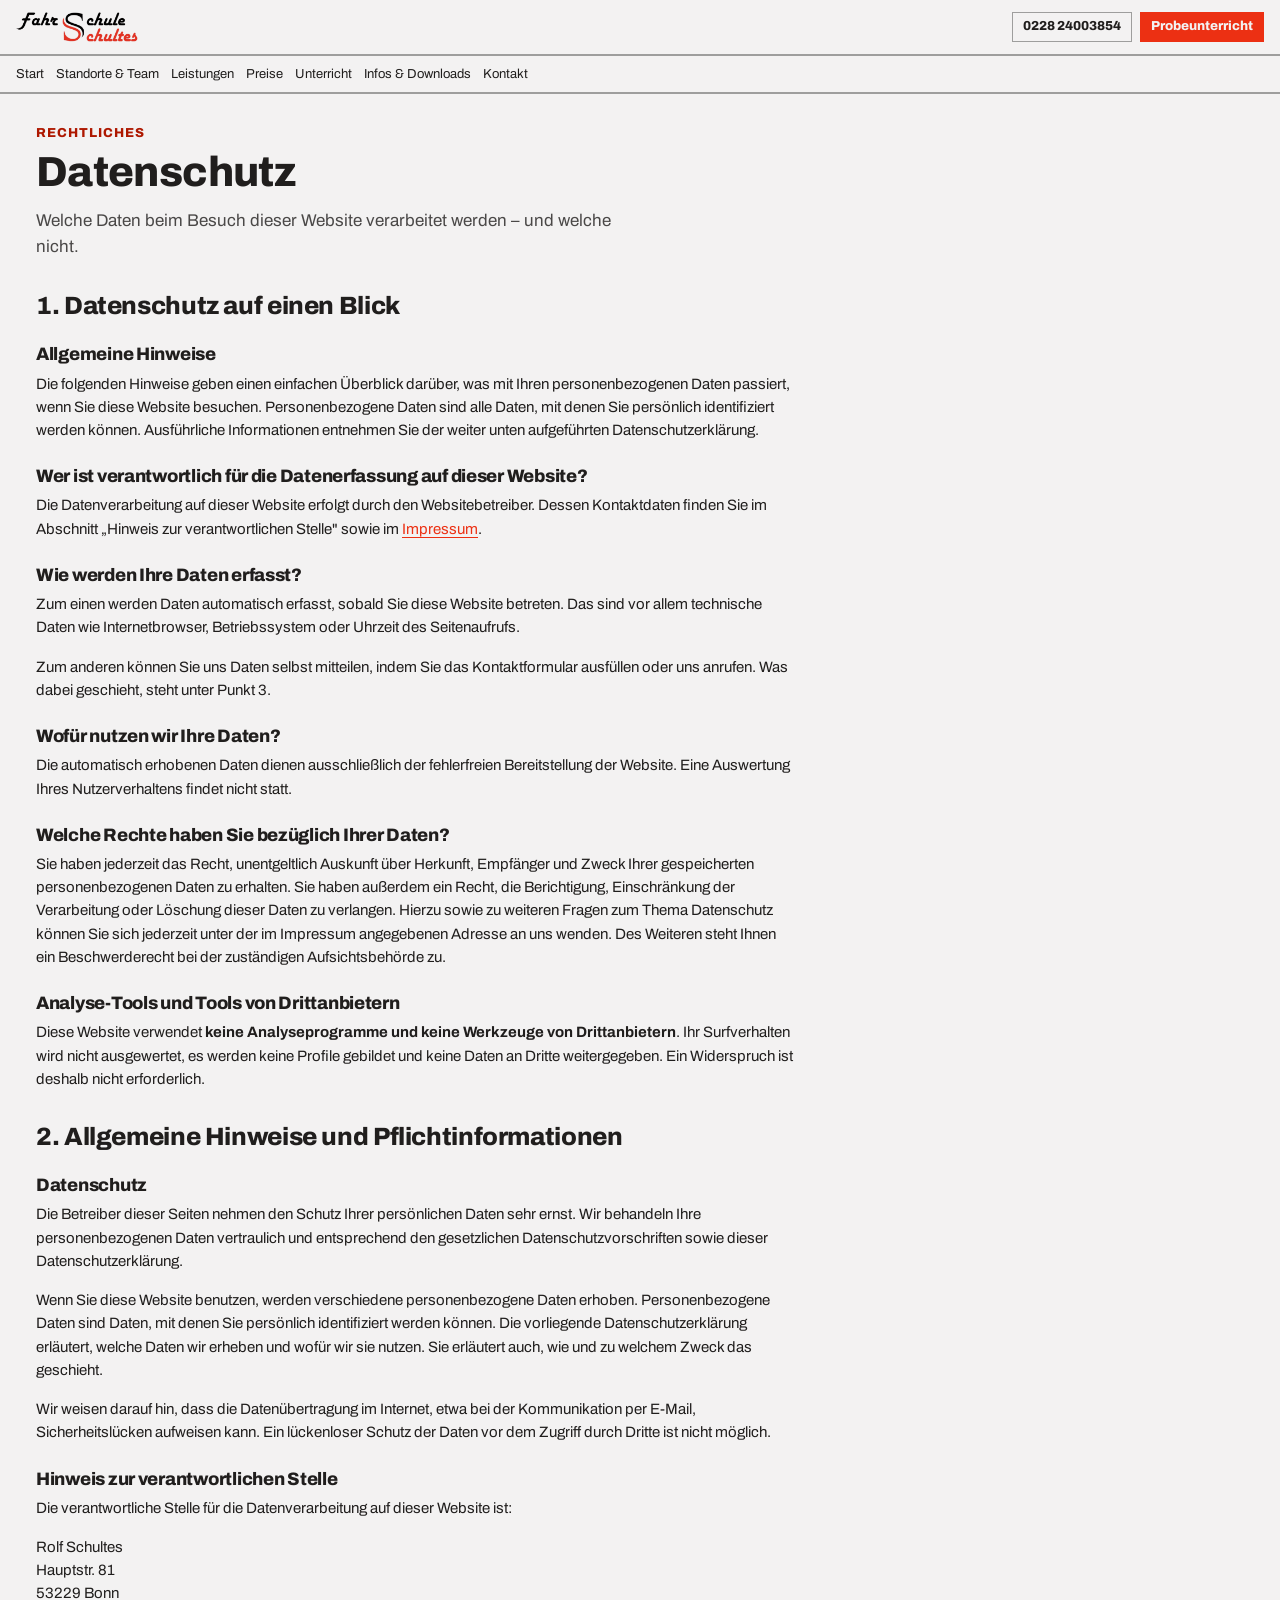
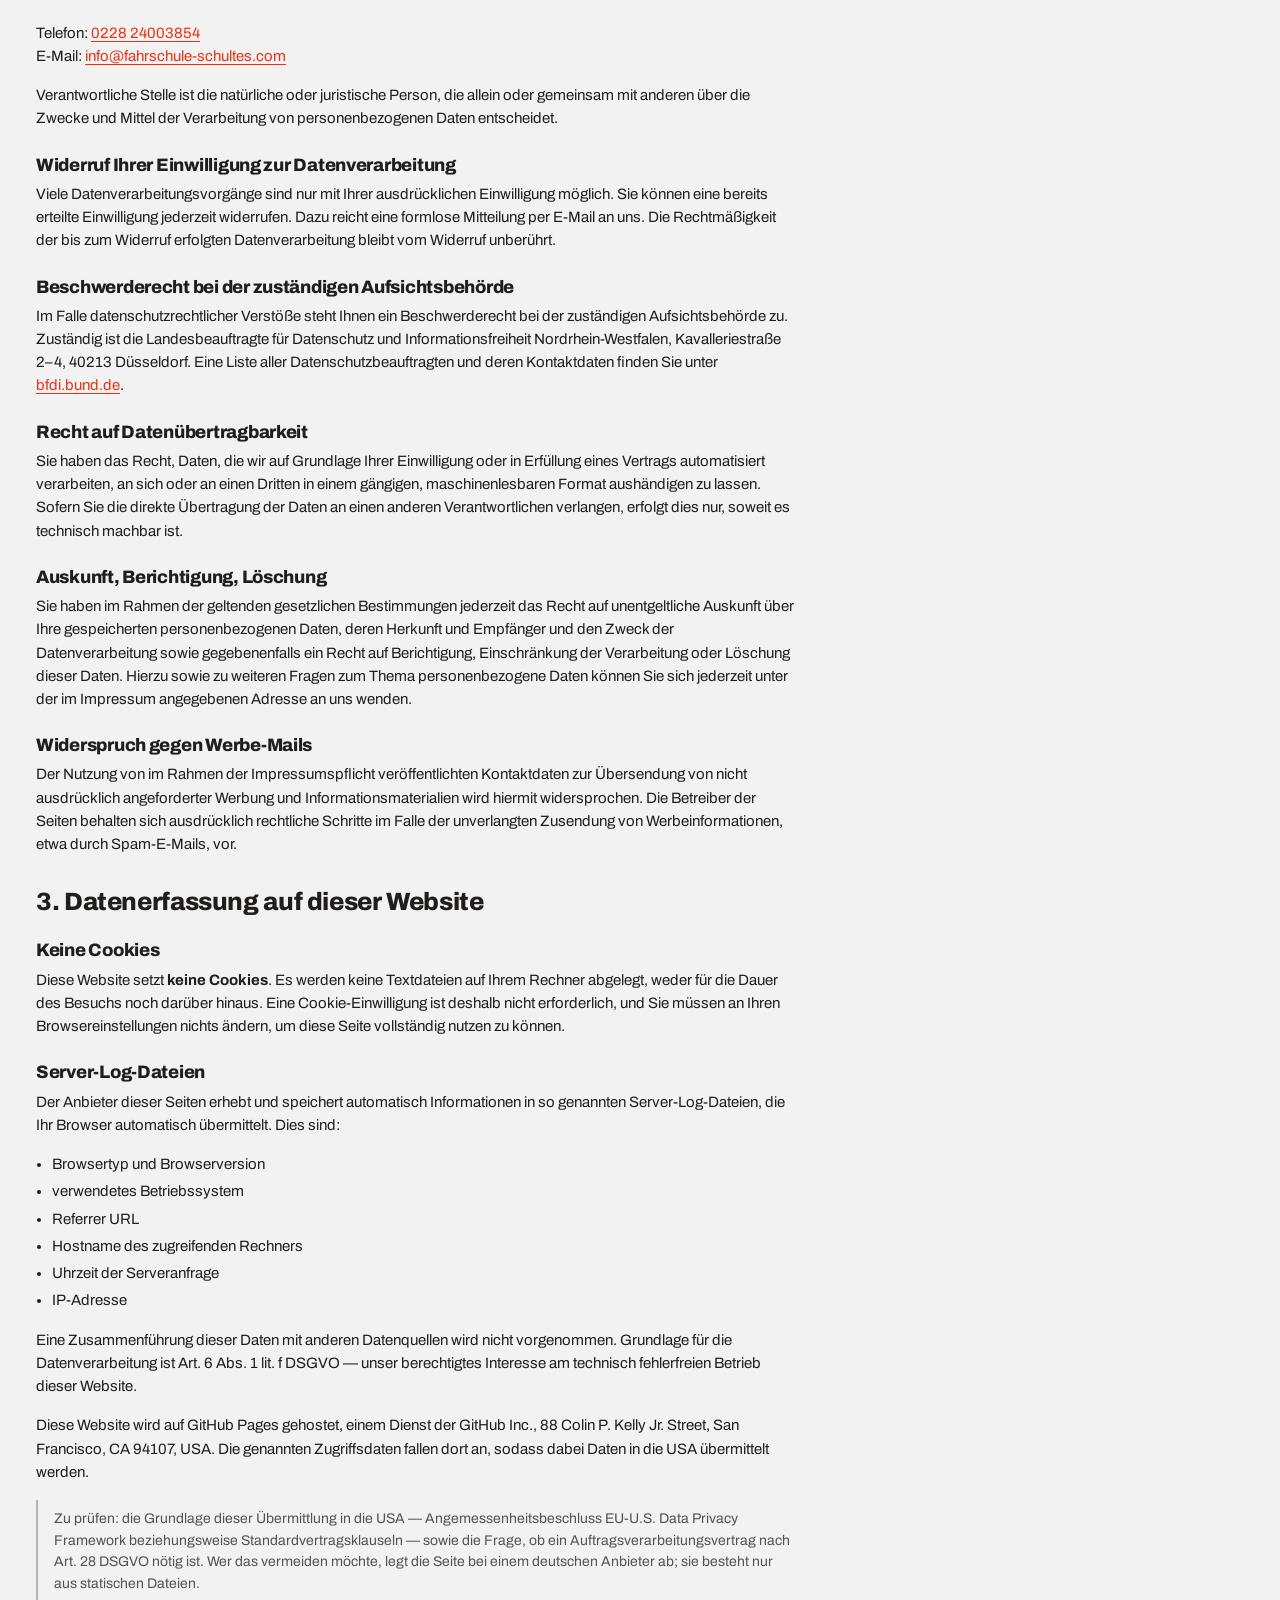
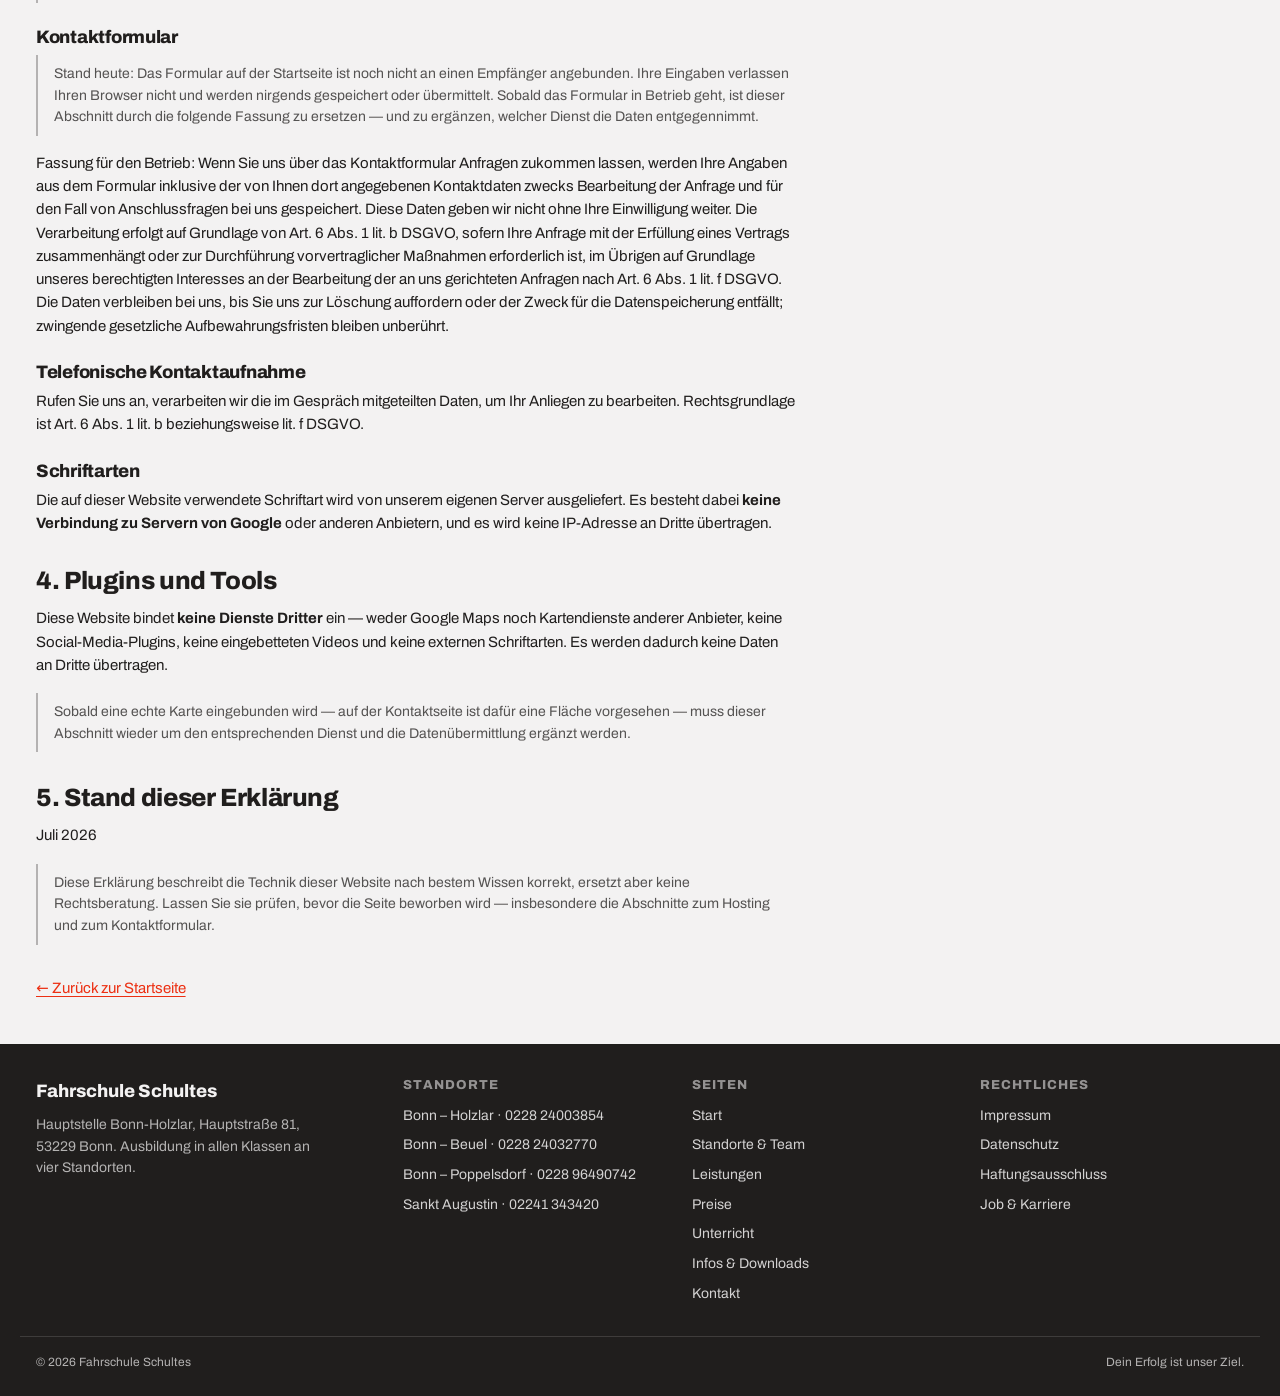
==== commit e8872cf7: "Rechtsseiten vollständig — Angaben der Fahrschule übernommen Impressum, Datenschutz und Haftungsauss" ====
--- a/datenschutz.html
+++ b/datenschutz.html
@@ -125,7 +125,7 @@
       </p>
       <p>
         Telefon: <a href="tel:+4922824003854">0228 24003854</a><br>
-        E-Mail: <span class="fill">E-Mail-Adresse ergänzen — sie wird unten beim Widerruf der Einwilligung vorausgesetzt</span>
+        E-Mail: <a href="mailto:info@fahrschule-schultes.com">info@fahrschule-schultes.com</a>
       </p>
       <p>
         Verantwortliche Stelle ist die natürliche oder juristische Person, die allein oder gemeinsam
@@ -264,7 +264,7 @@
       </p>
 
       <h2>5. Stand dieser Erklärung</h2>
-      <p><span class="fill">Datum der letzten Aktualisierung eintragen</span></p>
+      <p>Juli 2026</p>
 
       <p class="note">
         Diese Erklärung beschreibt die Technik dieser Website nach bestem Wissen korrekt, ersetzt
